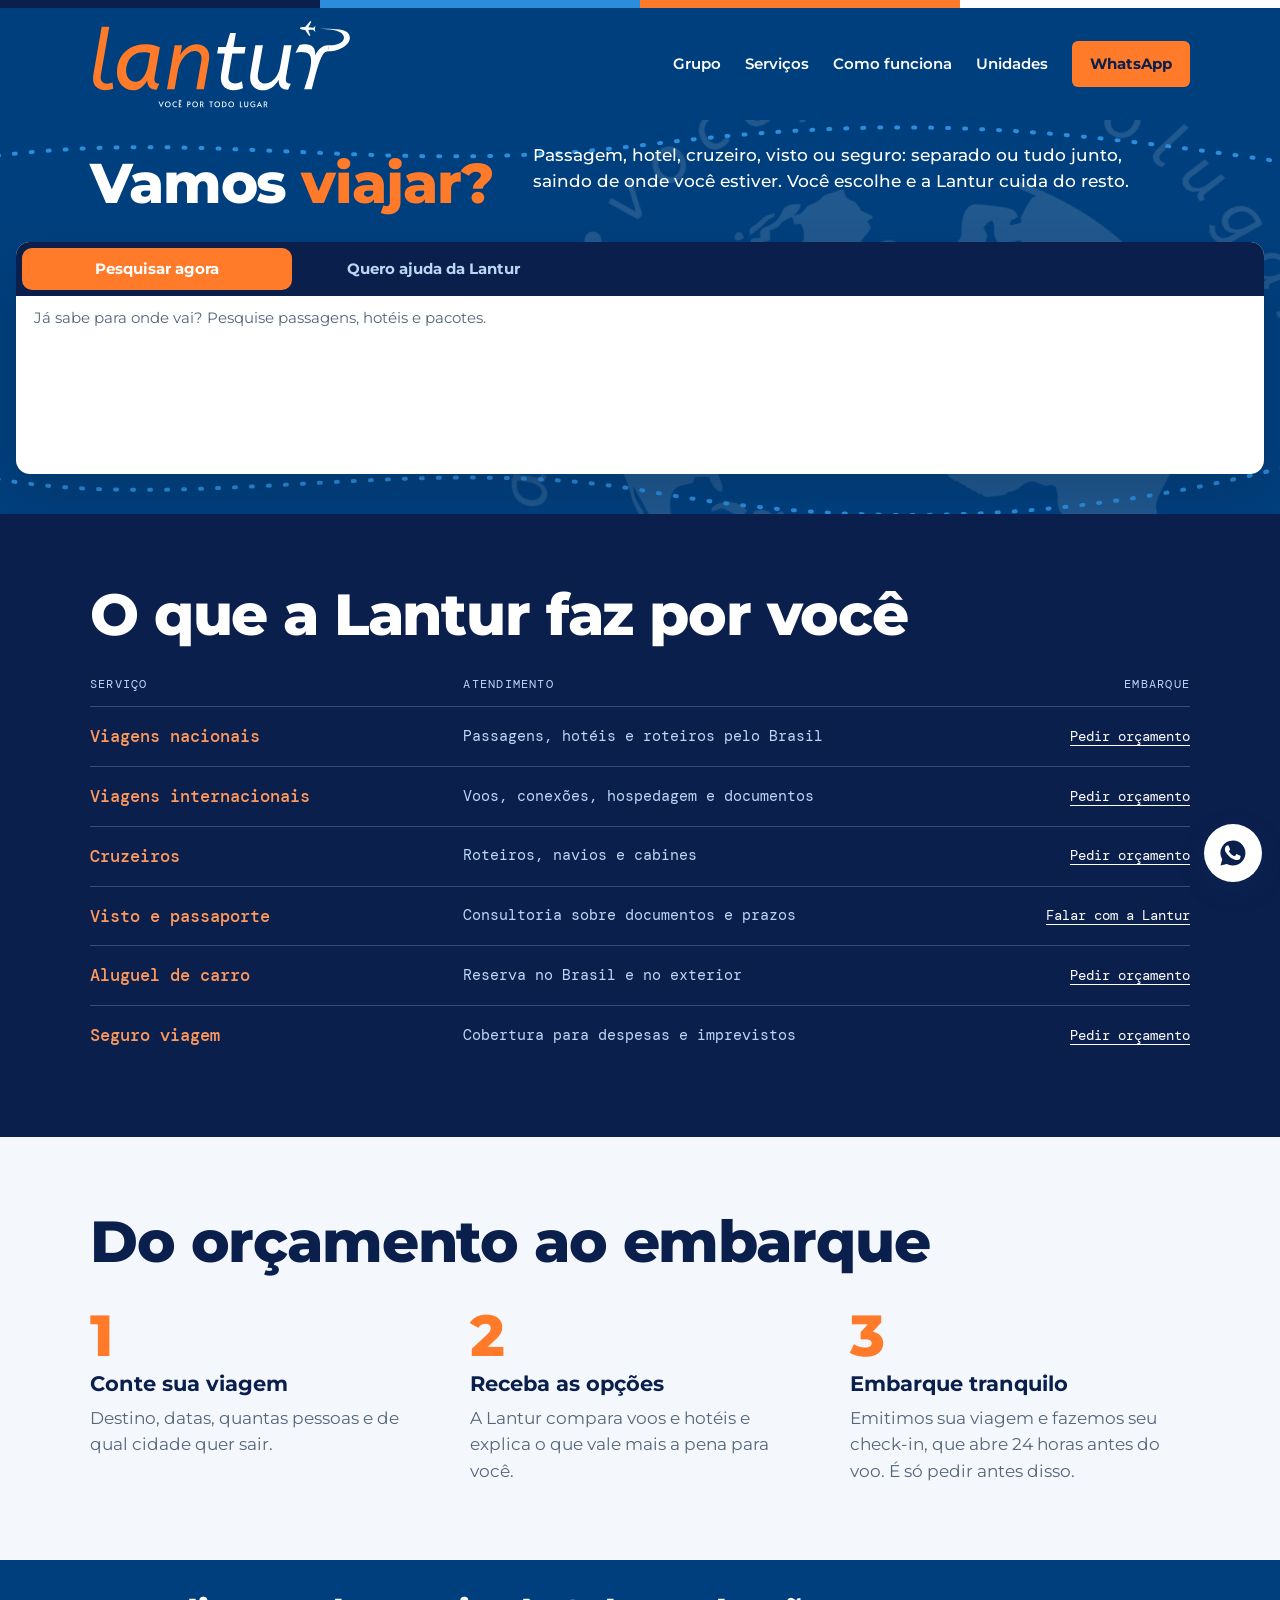
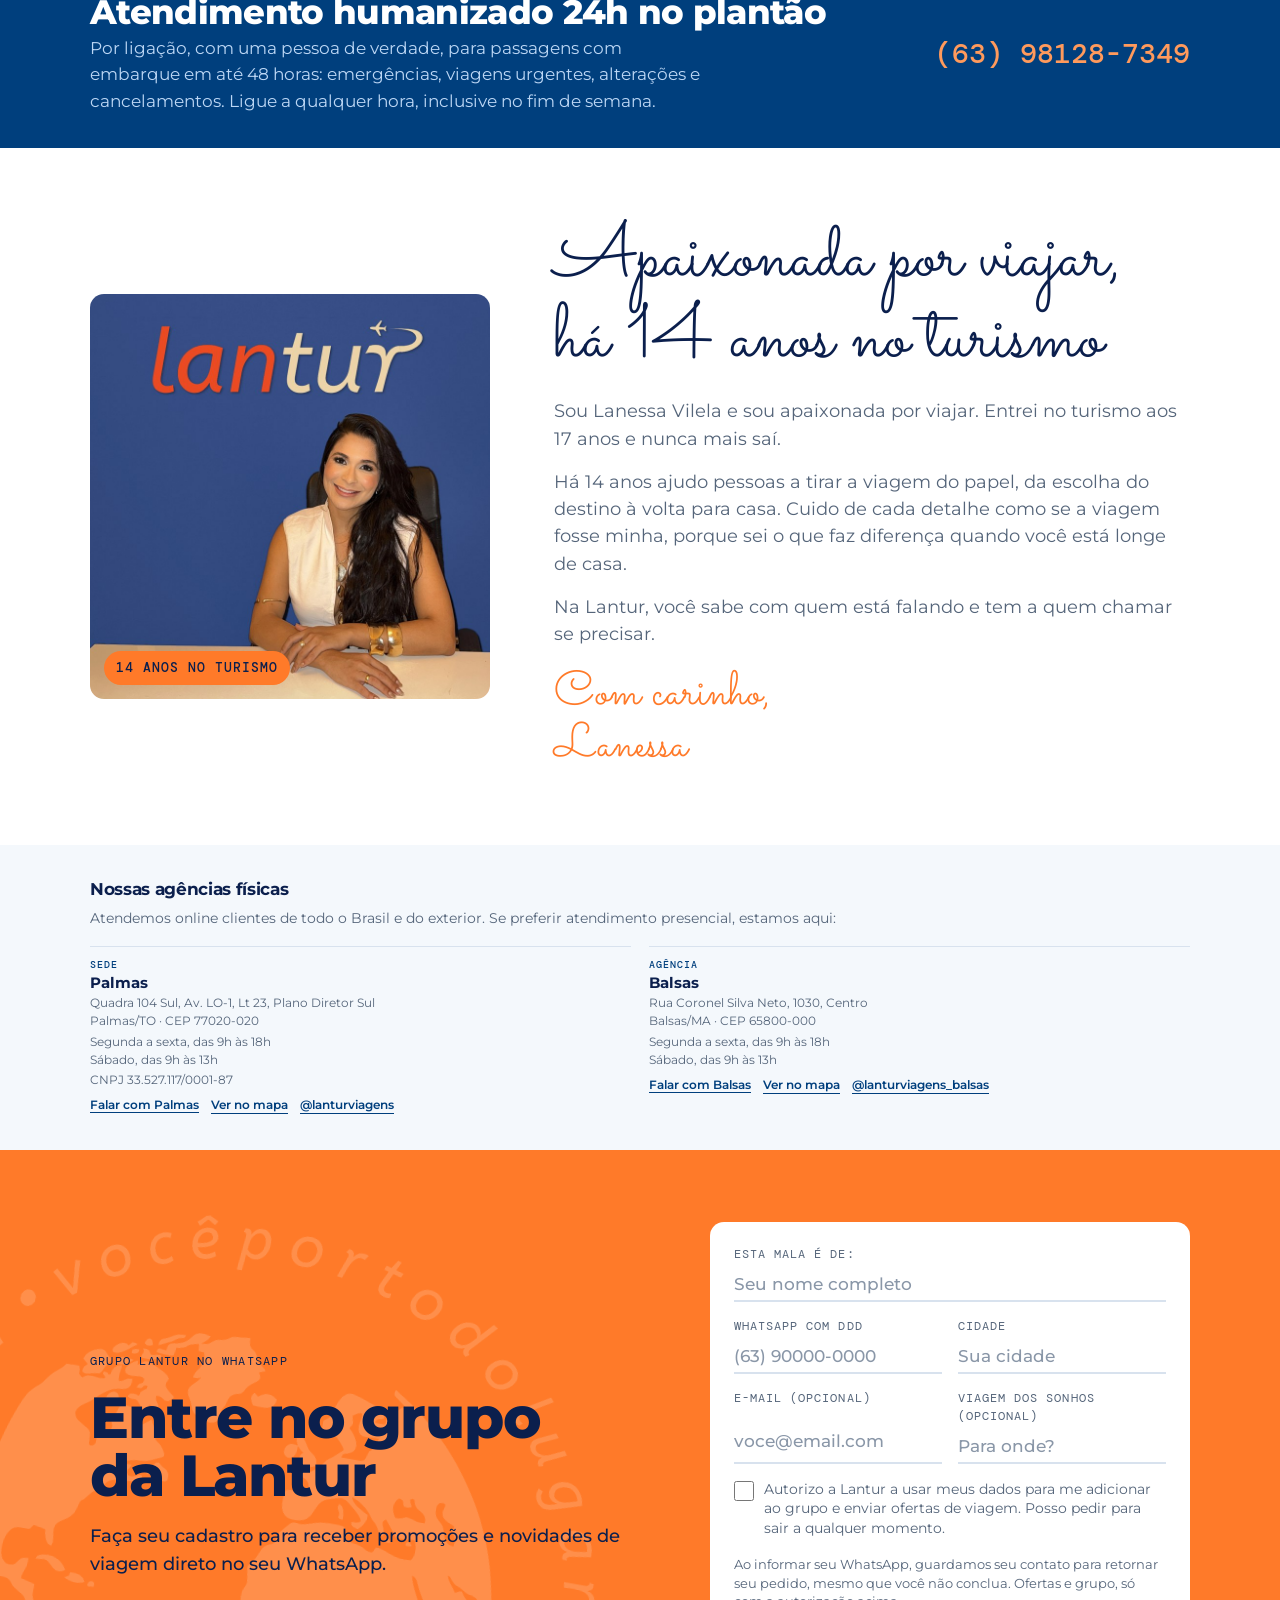
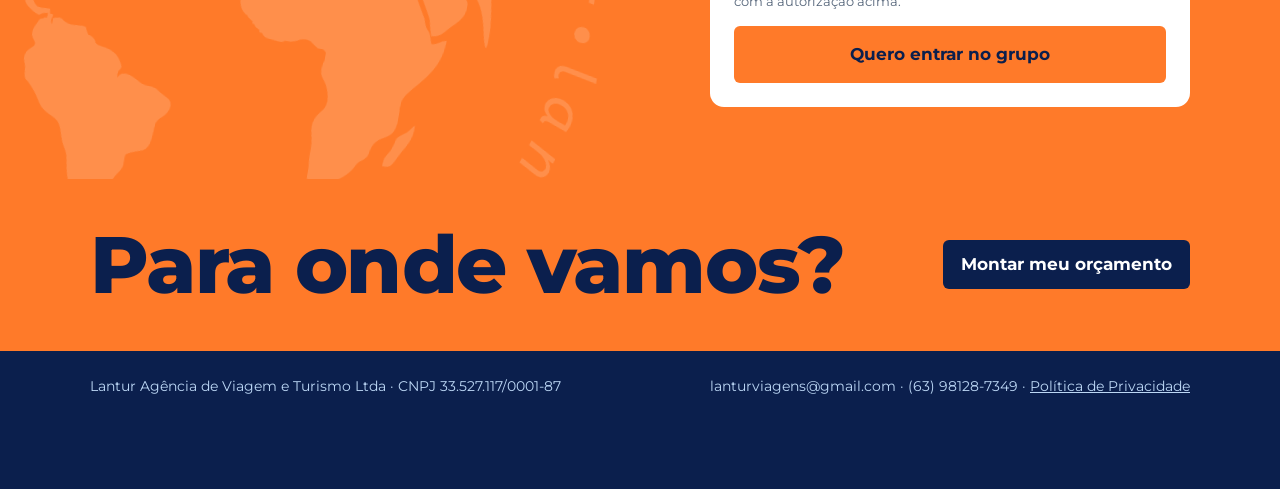
==== index.html @ 87f44afd "Desfaz ajuste que caiu por engano no bloco do celular Co-Authored-By: Claude Opus 5.5 <noreply@anthr" ====
<!doctype html>
<html lang="pt-BR">
<head>
<meta charset="utf-8">
<meta name="viewport" content="width=device-width, initial-scale=1, viewport-fit=cover">
<link rel="stylesheet" href="https://static.onertravel.com/widget/search/production/styles.css">
<style>body{margin:0}img{max-width:100%}[hidden]{display:none!important}</style>
<title>Lantur Viagens e Turismo</title>
<meta name="description" content="Agência de viagens em Palmas/TO e Balsas/MA. Passagens, pacotes, cruzeiros, visto, passaporte, seguro viagem e aluguel de carro. Peça seu orçamento pelo WhatsApp.">
<link rel="preconnect" href="https://fonts.googleapis.com">
<link rel="preconnect" href="https://fonts.gstatic.com" crossorigin>
<link rel="stylesheet" href="https://fonts.googleapis.com/css2?family=Sacramento&family=DM+Mono:wght@400;500&family=Montserrat:wght@500;600;700;800&display=swap">
<style>
/* Layout: o azul da capa de mala, com globo e rota pontilhada, abre a página com um cartão de embarque que vira pedido de orçamento. */
:root {
  --laranja: #FF7A29;
  --laranja-claro: #FF9A5C;
  --azul: #0B1F4D;
  --azul-medio: #003F7D;
  --azul-vivo: #2B8DDB;
  --ceu: #bcd7f5;
  --papel: #f4f8fc;
  --branco: #ffffff;
  --linha: #d8e2ee;
  --texto-suave: #55657a;
  --display: "Montserrat", "Trebuchet MS", sans-serif;
  --corpo: "Montserrat", "Segoe UI", Arial, sans-serif;
  --globo: url([data-uri]);
  --mono: "DM Mono", "Courier New", monospace;
  color-scheme: light;
}
* { box-sizing: border-box; }
html { scroll-behavior: smooth; }
body { background: var(--papel); color: var(--azul); font-family: var(--corpo); font-size: 17px; line-height: 1.55; }
body::before { content: ""; position: fixed; inset: 0 0 auto; height: env(safe-area-inset-top, 0px); z-index: 10; background: var(--azul-medio); }
a { color: inherit; }
a:focus-visible, input:focus-visible, select:focus-visible { outline: 3px solid var(--azul); outline-offset: 2px; }
.topo a:focus-visible, .abertura .texto a:focus-visible, .faixa-azul a:focus-visible, .plantao a:focus-visible { outline-color: var(--branco); }
h1, h2, h3, p { margin: 0; }
h1, h2 { font-family: var(--display); font-weight: 800; text-wrap: balance; line-height: 1; letter-spacing: -.02em; }
.miolo { width: 100%; max-width: 1140px; margin-inline: auto; padding-left: max(20px, env(safe-area-inset-left, 0px)); padding-right: max(20px, env(safe-area-inset-right, 0px)); }
.rotulo { font-family: var(--mono); font-size: .78rem; letter-spacing: .1em; text-transform: uppercase; }

.topo { position: sticky; top: env(safe-area-inset-top, 0px); z-index: 9; background: var(--azul-medio); color: var(--branco); }
.listras { display: grid; grid-template-columns: repeat(4, 1fr); height: 8px; background: linear-gradient(90deg, var(--azul) 25%, var(--azul-vivo) 25% 50%, var(--laranja) 50% 75%, var(--branco) 75%); }
.topo .miolo { display: flex; align-items: center; justify-content: space-between; gap: 16px; padding-block: 10px; }
.marca { display: block; line-height: 0; }
.marca img { display: block; height: 92px; width: auto; }
@media (max-width: 860px) { .marca img { height: 66px; } }
.topo nav { display: flex; align-items: center; gap: 24px; font-weight: 600; font-size: .95rem; }
.topo nav a { text-decoration: none; }
.topo nav a:not(.botao):hover { text-decoration: underline; text-underline-offset: 4px; }
.botao { display: inline-flex; align-items: center; justify-content: center; gap: 8px; border-radius: 6px; padding: 11px 18px; font-weight: 600; text-decoration: none; background: var(--laranja); color: var(--azul); font-weight: 700; transition: background .15s, transform .15s; }
.botao:hover { background: var(--laranja-claro); transform: translateY(-1px); }

.abertura { position: relative; background: var(--azul-medio); color: var(--branco); overflow: hidden; }
.abertura::before { content: ""; position: absolute; right: -6%; top: -18%; width: min(860px, 120vw); aspect-ratio: 640 / 626; background: var(--globo) center / contain no-repeat; opacity: .13; transform: rotate(-12deg); pointer-events: none; }
.rota { position: absolute; inset: 0; width: 100%; height: 100%; pointer-events: none; }
.rota path { fill: none; stroke: var(--azul-vivo); stroke-width: 4; stroke-linecap: round; stroke-dasharray: 2 15; vector-effect: non-scaling-stroke; }
.abertura .miolo { position: relative; display: grid; grid-template-columns: minmax(0, 1fr) minmax(0, 480px); gap: 56px; align-items: center; padding-block: 44px 76px; }
.abertura h1 span { color: var(--laranja); }
.abertura h1 { color: var(--branco); font-size: clamp(4rem, 11.5vw, 8.6rem); line-height: .9; }
.abertura .chamada { max-width: 30em; font-size: 1.22rem; font-weight: 500; }
.abertura .texto { display: grid; gap: 24px; min-width: 0; }
.cidades { display: flex; flex-wrap: wrap; gap: 8px 22px; color: var(--ceu); font-weight: 600; }

.cartao { position: relative; background: var(--branco); border-radius: 14px; box-shadow: 0 22px 44px rgb(10 42 82 / .28); transform: rotate(1.2deg); min-width: 0; }
.cartao-topo { display: flex; justify-content: space-between; gap: 12px; align-items: center; background: var(--azul); color: var(--branco); padding: 14px 24px; border-radius: 14px 14px 0 0; }
.cartao form { display: grid; grid-template-columns: repeat(2, minmax(0, 1fr)); gap: 16px; padding: 22px 24px 26px; }
.campo { display: grid; gap: 3px; min-width: 0; }
.campo.largo { grid-column: 1 / -1; }
.campo label { font-family: var(--mono); font-size: .72rem; letter-spacing: .09em; text-transform: uppercase; color: var(--texto-suave); }
.campo textarea { resize: vertical; min-height: 66px; line-height: 1.4; }
.campo input, .campo select, .campo textarea { width: 100%; min-width: 0; border: 0; border-bottom: 2px solid var(--linha); background: transparent; color: var(--azul); font: 600 1.08rem var(--corpo); padding: 6px 0; border-radius: 0; }
.campo textarea::placeholder, .campo input::placeholder { color: #8a97a8; font-weight: 500; }
.campo textarea:focus, .campo input:focus, .campo select:focus { border-bottom-color: var(--laranja); }
.picote { position: relative; border-top: 2px dashed var(--linha); }
.picote::before, .picote::after { content: ""; position: absolute; top: -13px; width: 24px; height: 24px; border-radius: 50%; background: var(--azul-medio); }
.picote::before { left: -12px; } .picote::after { right: -12px; }
.canhoto { display: grid; gap: 10px; padding: 20px 24px 24px; }
.canhoto .botao { width: 100%; padding: 15px 18px; font-size: 1.05rem; }
.aceite-nota { grid-column: 1 / -1; font-size: .82rem; line-height: 1.4; color: var(--texto-suave); }
.aviso-pedido { color: #b3261e; font-size: .92rem; font-weight: 600; text-align: center; }
.canhoto small { color: var(--texto-suave); font-size: .86rem; text-align: center; }

.faixa-azul { background: var(--azul); color: var(--branco); }
.faixa-azul .miolo { padding-block: 72px; display: grid; gap: 32px; }
.titulo-secao { font-size: clamp(2.2rem, 5vw, 3.6rem); }
.painel { display: grid; font-family: var(--mono); }
.painel-linha { display: grid; grid-template-columns: minmax(0, 1.05fr) minmax(0, 1.6fr) 170px; gap: 24px; align-items: center; padding: 16px 0; border-top: 1px solid rgb(188 215 245 / .24); }
.painel-cabeca { color: var(--ceu); font-size: .76rem; letter-spacing: .1em; text-transform: uppercase; border-top: 0; padding-block: 0 12px; }
.painel-linha strong { font-size: 1.08rem; font-weight: 500; color: var(--laranja-claro); }
.painel-linha span { font-size: .95rem; color: var(--ceu); }
.painel-linha a { color: var(--branco); font-size: .88rem; white-space: nowrap; text-underline-offset: 4px; justify-self: end; }
.painel-cabeca div:last-child { justify-self: end; }
.painel-linha a:hover { color: var(--laranja-claro); }

.passos .miolo { padding-block: 76px; display: grid; gap: 36px; }
.passos ol { list-style: none; margin: 0; padding: 0; display: grid; grid-template-columns: repeat(3, minmax(0, 1fr)); gap: 40px; }
.passos li { display: grid; gap: 8px; align-content: start; min-width: 0; }
.passos .numero { font-family: var(--display); font-weight: 800; font-size: 3.6rem; line-height: 1; color: var(--laranja); }
.passos h3 { font-family: var(--display); font-size: 1.3rem; font-weight: 700; line-height: 1.2; }
.passos p { color: var(--texto-suave); max-width: 32ch; }

.plantao { background: var(--azul-medio); color: var(--branco); }
.plantao .miolo { display: flex; flex-wrap: wrap; align-items: center; justify-content: space-between; gap: 22px 48px; padding-block: 34px; }
.plantao .aviso { display: grid; gap: 4px; flex: 1 1 420px; min-width: 0; }
.plantao h2 { font-size: clamp(1.5rem, 3vw, 2.1rem); line-height: 1.1; }
.plantao p { color: var(--ceu); max-width: 56ch; }
.telefone { font-family: var(--mono); font-size: clamp(1.3rem, 3vw, 1.75rem); font-weight: 500; user-select: all; color: var(--laranja-claro); text-decoration: none; white-space: nowrap; }

.unidades .miolo { padding-block: 72px; display: grid; gap: 34px; }
.lista-unidades { display: grid; grid-template-columns: repeat(2, minmax(0, 1fr)); gap: 48px; }
.unidade { display: grid; gap: 8px; align-content: start; border-top: 3px solid var(--azul); padding-top: 18px; min-width: 0; }
.unidade h3 { font-family: var(--display); font-size: 2.2rem; line-height: 1.05; font-weight: 800; }
.unidade .rotulo { color: var(--azul-medio); font-weight: 500; }
.unidade p { color: var(--texto-suave); }
.unidade .acoes { display: flex; flex-wrap: wrap; align-items: center; gap: 10px 22px; padding-top: 10px; }
.unidade .acoes a:not(.botao) { font-weight: 600; text-underline-offset: 4px; overflow-wrap: anywhere; }

.grupo { position: relative; background: var(--laranja); color: var(--azul); overflow: hidden; }
.grupo::before { content: ""; position: absolute; left: -12%; bottom: -30%; width: min(760px, 120vw); aspect-ratio: 640 / 626; background: var(--globo) center / contain no-repeat; opacity: .16; transform: rotate(10deg); pointer-events: none; }
.grupo .miolo { position: relative; display: grid; grid-template-columns: minmax(0, 1fr) minmax(0, 480px); gap: 56px; align-items: center; padding-block: 72px; }
.grupo .texto { display: grid; gap: 18px; min-width: 0; }
.grupo .texto p { color: var(--azul); max-width: 34em; font-size: 1.1rem; font-weight: 500; }
.botao-grupo { justify-self: start; background: var(--branco); color: var(--azul); padding: 14px 24px; }
.botao-grupo:hover { background: var(--ceu); }
.ficha { background: var(--branco); color: var(--azul); border-radius: 14px; min-width: 0; }
.ficha form { display: grid; grid-template-columns: repeat(2, minmax(0, 1fr)); gap: 16px; padding: 24px; }
.aceite { grid-column: 1 / -1; display: grid; grid-template-columns: auto minmax(0, 1fr); gap: 10px; align-items: start; font-size: .86rem; line-height: 1.45; color: var(--texto-suave); }
.aceite input { width: 20px; height: 20px; margin: 1px 0 0; accent-color: var(--azul-medio); }
.ficha .botao { grid-column: 1 / -1; padding: 15px 18px; font-size: 1.05rem; }
.ficha .retorno { grid-column: 1 / -1; font-size: .92rem; font-weight: 600; color: var(--azul-medio); }
.ficha .retorno.erro { color: #b3261e; }
@media (max-width: 860px) { .grupo .miolo { grid-template-columns: minmax(0, 1fr); gap: 32px; padding-block: 56px; } }
@media (max-width: 400px) { .ficha form { grid-template-columns: minmax(0, 1fr); } }
.lema { font-family: var(--display); font-weight: 700; font-size: clamp(1.25rem, 2.7vw, 2rem); line-height: 1.15; letter-spacing: .08em; text-transform: uppercase; color: var(--branco); }
.selo { justify-self: start; border: 2px solid var(--laranja); border-radius: 999px; padding: 6px 14px; color: var(--branco); font-weight: 500; }
.historia { background: var(--branco); }
.historia .miolo { display: grid; grid-template-columns: minmax(0, 400px) minmax(0, 1fr); gap: 64px; align-items: center; padding-block: 72px; }
.retrato { position: relative; margin: 0; max-width: 420px; }
.retrato img { display: block; width: 100%; height: auto; border-radius: 14px; }
.retrato figcaption { position: absolute; left: 14px; bottom: 14px; background: var(--laranja); color: var(--azul); font-family: var(--mono); font-size: .8rem; font-weight: 500; letter-spacing: .08em; text-transform: uppercase; padding: 7px 12px; border-radius: 999px; }
.relato { display: grid; gap: 16px; min-width: 0; }
.relato p { max-width: 36em; font-size: 1.1rem; color: var(--texto-suave); }
@media (max-width: 860px) { .historia .miolo { grid-template-columns: minmax(0, 1fr); gap: 24px; padding-block: 56px; } }
.final { background: var(--laranja); color: var(--azul); }
.final .botao { background: var(--azul); color: var(--branco); }
.final .botao:hover { background: var(--azul-medio); }
.final .miolo { display: flex; flex-wrap: wrap; align-items: center; justify-content: space-between; gap: 22px; padding-block: 46px; }
.final h2 { font-size: clamp(2.6rem, 7vw, 5rem); }
.rodape { background: var(--azul); color: var(--ceu); font-size: .9rem; }
.rodape .miolo { display: flex; flex-wrap: wrap; justify-content: space-between; gap: 8px 32px; padding-block: 24px 92px; }
.rodape p { min-width: 0; overflow-wrap: anywhere; }

.flutuante { position: fixed; z-index: 8; right: calc(18px + env(safe-area-inset-right, 0px)); bottom: calc(18px + env(safe-area-inset-bottom, 0px)); width: 58px; height: 58px; border-radius: 50%; display: grid; place-items: center; background: var(--branco); color: var(--azul); box-shadow: 0 8px 22px rgb(10 42 82 / .38); }
.flutuante svg { width: 30px; height: 30px; fill: currentColor; }

@media (max-width: 860px) {
  .abertura .miolo { grid-template-columns: minmax(0, 1fr); gap: 36px; padding-block: 28px 52px; }
  .cartao { transform: none; }
  .topo nav a:not(.botao) { display: none; }
  .painel-cabeca { display: none; }
  .painel-linha { grid-template-columns: minmax(0, 1fr) auto; gap: 2px 16px; }
  .painel-linha:nth-child(2) { border-top: 0; }
  .painel-linha strong { grid-column: 1; grid-row: 1; }
  .painel-linha span { grid-column: 1; grid-row: 2; }
  .painel-linha a { grid-column: 2; grid-row: 1 / span 2; }
  .passos ol, .lista-unidades { grid-template-columns: minmax(0, 1fr); gap: 32px; }
  .passos p { max-width: none; }
}
@media (max-width: 400px) {
  .cartao form { grid-template-columns: minmax(0, 1fr); }
}
@media (prefers-reduced-motion: reduce) {
  html { scroll-behavior: auto; }
  .botao { transition: none; }
  .botao:hover { transform: none; }
}
</style>

<style>
/* Motor de busca Oner Travel: cores da Lantur por cima do verde padrão */
.abas { padding: 6px; gap: 6px; justify-content: stretch; }
.aba { flex: 1 1 0; min-width: 0; font: inherit; font-weight: 700; font-size: .95rem; line-height: 1.2; color: var(--ceu); background: transparent; border: 0; border-radius: 10px; padding: 12px 10px; cursor: pointer; }
.aba:hover { color: var(--branco); }
.aba.ativa { background: var(--laranja); color: var(--branco); }
.aba:focus-visible { outline: 2px solid var(--branco); outline-offset: 2px; }
.cartao.modo-busca { transform: none; }
.painel-busca { display: grid; gap: 12px; padding: 20px 24px 24px; }
.painel-busca[hidden], .painel-ajuda[hidden] { display: none; }
.painel-dica { font-family: var(--corpo); color: var(--texto-suave); font-size: .95rem; margin: 0; }
#wrapper { min-height: 160px; min-width: 0; color: var(--azul); }
#wrapper, #wrapper .ow-container, .ow-container, .ow-modal, .ow-modal-container-popover, .cdk-overlay-container {
  --primary: #FF7A29 !important; --primary-400: #FF7A29 !important;
  --accent: #003F7D !important; --accent-400: #003F7D !important;
}
.mat-calendar-body-selected, .mat-calendar-body-comparison-identical.mat-calendar-body-selected,
.mat-calendar-body-in-comparison-range > .mat-calendar-body-selected { background-color: #FF7A29 !important; color: #fff !important; }
.mat-calendar-body-in-range > .mat-calendar-body-comparison-identical,
.mat-calendar-body-in-comparison-range.mat-calendar-body-in-range::after,
.mat-calendar-body-in-range::before { background: #FFE3D1 !important; }
/* Celular: pesquisa aparece na primeira tela */
@media (max-width: 860px) {
  .abertura h1 { font-size: clamp(3rem, 13.5vw, 4.2rem); }
  .abertura .chamada { font-size: 1.02rem; }
  .abertura .botao-grupo { display: none; }
  .marca img { height: 74px; }
}
/* Parte pessoal com letra manuscrita */
.historia .relato .titulo-secao { font-family: "Sacramento", cursive; font-weight: 400; font-size: clamp(3.2rem, 9vw, 4.8rem); line-height: 1.05; letter-spacing: 0; }
.historia .relato p.assinatura { font-family: "Sacramento", cursive; font-size: 3rem; line-height: 1.1; color: var(--laranja); margin-top: 4px; }
/* Celular: topo enxuto */
@media (max-width: 860px) {
  .abertura .selo, .abertura .lema, .abertura .cidades, .painel-dica { display: none; }
  .abertura h1 { font-size: clamp(2.4rem, 11vw, 3rem); line-height: 1; }
  .abertura .texto { gap: 12px; }
  .abertura .chamada { font-size: .98rem; }
  .abertura .miolo { gap: 22px; padding-block: 18px 40px; }
  .painel-busca { padding-top: 12px; }
}
/* Celular: motor da Oner mais largo e abas compactas */
@media (max-width: 860px) {
  .painel-busca { padding: 10px 6px 14px; }
  #wrapper .ow-container { padding-left: 4px !important; padding-right: 4px !important; }
  #wrapper .mat-tab-label { min-width: 0 !important; padding: 0 10px !important; font-size: 12.5px !important; }
  #wrapper .mat-tab-label .mat-icon { font-size: 22px; }
  #wrapper .mat-form-field { font-size: 13px; }
  #wrapper .mat-form-field-wrapper { padding-bottom: .6em !important; }
}
/* Celular: textos das seções mais compactos */
@media (max-width: 860px) {
  body { font-size: 16px; }
  .titulo-secao { font-size: clamp(1.7rem, 7.5vw, 2.2rem); }
  .unidades .miolo { padding-block: 48px; gap: 24px; }
  .lista-unidades { gap: 26px; }
  .unidade { gap: 6px; padding-top: 14px; border-top-width: 2px; }
  .unidade h3 { font-size: 1.15rem; }
  .unidade p { font-size: .92rem; line-height: 1.5; }
  .unidade .acoes .botao { padding: 10px 16px; font-size: .95rem; }
  .unidade .acoes a:not(.botao) { font-size: .95rem; }
}
/* Celular: passos compactos, número ao lado */
@media (max-width: 860px) {
  .passos .miolo { padding-block: 48px; gap: 24px; }
  .passos ol { gap: 20px; }
  .passos li { grid-template-columns: 52px minmax(0, 1fr); column-gap: 14px; row-gap: 2px; }
  .passos .numero { grid-row: span 2; font-size: 2.4rem; text-align: center; align-self: start; }
  .passos h3 { font-size: 1.1rem; align-self: end; }
  .passos p { font-size: .95rem; line-height: 1.5; }
  .historia .relato p.assinatura { font-size: 2.2rem; }
  .historia .relato .titulo-secao { font-size: 2.7rem; }
}
.bilhete-topo { display: flex; align-items: center; gap: 10px; margin: 18px 24px 0; padding-bottom: 10px; border-bottom: 1px dashed var(--linha); font-family: var(--mono); font-size: .7rem; letter-spacing: .12em; text-transform: uppercase; color: var(--azul-medio); }
.bilhete-topo .bilhete-aviao { flex: 1; text-align: center; color: var(--laranja); font-size: 1rem; letter-spacing: 0; }
/* Celular: formulário de orçamento compacto, com cara de bilhete */
@media (max-width: 860px) {
  .bilhete-topo { margin: 14px 18px 0; }
  .cartao form { grid-template-columns: repeat(2, minmax(0, 1fr)); gap: 10px 14px; padding: 12px 18px 16px; }
  .campo input[type="date"] { font-size: 15px; }
  .campo label { font-size: .64rem; }
  .campo input, .campo select, .campo textarea { font-size: 16px; padding: 4px 0; }
  .campo textarea { min-height: 44px; }
  .canhoto { padding: 14px 18px 18px; gap: 8px; }
  .canhoto .botao { padding: 12px 14px; font-size: .95rem; }
  .canhoto small { font-size: .7rem; line-height: 1.4; }
  .picote::before, .picote::after { width: 20px; height: 20px; top: -11px; }
}
.unidade h3 { font-size: 1.35rem; line-height: 1.2; font-weight: 700; }
/* Onde estamos: discreto */
.unidades { background: var(--papel); }
.unidades .miolo { padding-block: 36px !important; gap: 10px !important; }
.titulo-unidades { font-family: var(--display); font-size: 1.05rem; font-weight: 700; margin: 0; color: var(--azul); }
.nota-unidades { font-size: .88rem; color: var(--texto-suave); margin: 0 0 6px; }
.lista-unidades { grid-template-columns: repeat(2, minmax(0, 1fr)) !important; gap: 18px !important; }
.unidade { border-top: 1px solid var(--linha) !important; padding-top: 10px !important; gap: 2px !important; }
.unidade .rotulo { font-size: .62rem; }
.unidade h3 { font-size: .95rem !important; font-weight: 700; }
.unidade p { font-size: .78rem !important; line-height: 1.45 !important; margin: 0; }
.unidade .acoes { gap: 4px 12px !important; padding-top: 4px !important; }
.unidade .acoes a, .unidade .acoes .botao { background: none !important; padding: 0 !important; font-size: .78rem !important; font-weight: 600; color: var(--azul-medio) !important; text-decoration: underline; text-underline-offset: 3px; border-radius: 0; width: auto !important; display: inline !important; }
@media (max-width: 400px) { .lista-unidades { grid-template-columns: minmax(0, 1fr) !important; } }

/* Computador: topo enxuto e buscador em largura total (celular não muda) */
@media (min-width: 861px) {
  .abertura .miolo { grid-template-columns: minmax(0, 1fr); gap: 18px; padding-block: 22px 40px; }
  .abertura .texto { grid-template-columns: auto minmax(0, 1fr); column-gap: 40px; row-gap: 6px; align-items: center; }
  .abertura .texto > * { grid-column: 2; }
  .abertura .selo, .abertura .lema, .abertura .botao-grupo, .abertura .cidades { display: none; }
  .abertura .texto h1 { grid-column: 1; grid-row: 1 / span 6; font-size: clamp(2.8rem, 4.4vw, 3.8rem); line-height: 1; white-space: nowrap; }
  .abertura .chamada { font-size: 1.05rem; max-width: 36em; }
  .cartao, .cartao.modo-busca { transform: none; }
  .cartao-topo.abas { justify-content: flex-start; }
  .cartao-topo.abas .aba { flex: 0 1 270px; }
  .abertura .cartao { width: min(1320px, calc(100vw - 32px)); margin-inline: calc(50% - min(660px, 50vw - 16px)); }
  .painel-busca { padding: 10px 18px 16px; gap: 8px; }
  #wrapper { min-height: 120px; }
  #wrapper napp-autocomplete-airport { display: block; width: 100%; }
  #wrapper form.ow-form { display: flex !important; flex-wrap: wrap !important; align-items: center !important; gap: 12px 18px !important; }
  #wrapper form.ow-form > * { flex: 0 1 auto; min-width: 0 !important; max-width: 100% !important; grid-area: auto !important; }
  #wrapper form.ow-form > .ow-inputs { flex: 1 1 640px !important; }
  #wrapper .ow-inputs { flex-wrap: wrap !important; gap: 10px !important; min-width: 0; }
  #wrapper .ow-inputs > * { min-width: 0; }
  #wrapper .ow-inputs-dual { flex: 1 1 380px; min-width: 0; }
  #wrapper .ow-inputs-dual > .ow-input { flex: 1 1 0; min-width: 0; }
}
}
</style>
<script>
window.LANTUR_PIXEL_ID="1136692795727331";
(function(){var id=window.LANTUR_PIXEL_ID;if(!id)return;
!function(f,b,e,v,n,t,s){if(f.fbq)return;n=f.fbq=function(){n.callMethod?n.callMethod.apply(n,arguments):n.queue.push(arguments)};if(!f._fbq)f._fbq=n;n.push=n;n.loaded=!0;n.version='2.0';n.queue=[];t=b.createElement(e);t.async=!0;t.src=v;s=b.getElementsByTagName(e)[0];s.parentNode.insertBefore(t,s)}(window,document,'script','https://connect.facebook.net/en_US/fbevents.js');
fbq('init',id);fbq('track','PageView');
document.addEventListener('click',function(ev){var path=ev.composedPath?ev.composedPath():[ev.target];for(var i=0;i<path.length;i++){var el=path[i];if(!el||!el.tagName)continue;
var href=el.getAttribute&&el.getAttribute('href')||'';if(/wa\.me|whatsapp/i.test(href)){fbq('track','Contact');return;}
var txt=(el.innerText||el.textContent||el.value||'').trim().toUpperCase();var botao=el.tagName==='BUTTON'||el.tagName==='INPUT'||el.getAttribute&&el.getAttribute('role')==='button';
var noBuscador=el.closest&&el.closest('befly-widget,#wrapper');if(botao&&noBuscador&&(/^(BUSCAR|PESQUISAR|PROCURAR)/.test(txt)||el.type==='submit')){var agora=Date.now();if(agora-(window.__lanturBusca||0)>3000){window.__lanturBusca=agora;fbq('track','Search',{content_category:'Buscador Oner'});}return;}}},true);
})();
</script>
<noscript><img height="1" width="1" style="display:none" alt="" src="https://www.facebook.com/tr?id=1136692795727331&ev=PageView&noscript=1"></noscript>
</head>
<body>
<header class="topo">
  <div class="listras" aria-hidden="true"></div>
  <div class="miolo">
    <a class="marca" href="#inicio"><img src="[data-uri]" alt="Lantur, você por todo lugar"></a>
    <nav aria-label="Principal">
      <a href="#grupo">Grupo</a>
      <a href="#servicos">Serviços</a>
      <a href="#como-funciona">Como funciona</a>
      <a href="#unidades">Unidades</a>
      <a class="botao" href="https://wa.me/5563981287349?text=Ol%C3%A1%2C%20Lantur!%20Quero%20planejar%20uma%20viagem." target="_blank" rel="noopener">WhatsApp</a>
    </nav>
  </div>
</header>

<main id="inicio">
  <section class="abertura">
    <svg class="rota" viewBox="0 0 1280 620" preserveAspectRatio="none" aria-hidden="true"><path d="M -20 560 C 180 625, 420 520, 650 585 S 1100 625, 1300 540"/><path d="M -20 60 C 200 10, 380 90, 640 40 S 1040 10, 1300 70"/></svg>
    <div class="miolo">
      <div class="texto">
        <span class="rotulo selo">14 anos no turismo</span>
        <h1>Vamos <span>viajar?</span></h1>
        <p class="lema">Você por todo lugar</p>
        <p class="chamada">Passagem, hotel, cruzeiro, visto ou seguro: separado ou tudo junto, saindo de onde você estiver. Você escolhe e a Lantur cuida do resto.</p>
        <a class="botao botao-grupo" href="#grupo">Entrar no grupo de viagens</a>
        <p class="cidades"><span>Atendimento online em todo o Brasil e no exterior</span></p>
      </div>

      <div class="cartao">
        <div class="cartao-topo abas" role="tablist" aria-label="Como você quer começar">
          <button type="button" class="aba ativa" role="tab" id="aba-busca" aria-controls="painel-busca" aria-selected="true">Pesquisar agora</button>
          <button type="button" class="aba" role="tab" id="aba-ajuda" aria-controls="painel-ajuda" aria-selected="false" tabindex="-1">Quero ajuda da Lantur</button>
        </div>
        <div class="painel painel-busca" id="painel-busca" role="tabpanel" aria-labelledby="aba-busca">
          <p class="painel-dica">Já sabe para onde vai? Pesquise passagens, hotéis e pacotes.</p>
          <div id="wrapper">
            <befly-widget language="pt-br" new-tab="true"></befly-widget>
          </div>
        </div>
        <div class="painel painel-ajuda" id="painel-ajuda" role="tabpanel" aria-labelledby="aba-ajuda" hidden>
        <div class="bilhete-topo" aria-hidden="true"><span>Cartão de embarque</span><span class="bilhete-aviao">✈</span><span>Orçamento</span></div>
        <form id="pedido" autocomplete="on" novalidate>
          <div class="campo">
            <label for="cli-nome">Seu nome</label>
            <input id="cli-nome" type="text" name="name" autocomplete="name" placeholder="Nome completo" required>
          </div>
          <div class="campo">
            <label for="cli-whats">WhatsApp com DDD</label>
            <input id="cli-whats" type="tel" inputmode="tel" name="tel" autocomplete="tel" placeholder="(63) 90000-0000" required>
          </div>
          <div class="campo largo">
            <label for="cli-email">E-mail (opcional)</label>
            <input id="cli-email" type="email" name="email" autocomplete="email" placeholder="voce@email.com">
          </div>
          <div class="campo">
            <label for="origem">De</label>
            <input id="origem" type="text" placeholder="Sua cidade">
          </div>
          <div class="campo">
            <label for="destino">Para</label>
            <input id="destino" type="text" placeholder="Seu destino">
          </div>
          <div class="campo">
            <label for="ida">Ida (se já souber)</label>
            <input id="ida" type="date">
          </div>
          <div class="campo">
            <label for="volta">Volta (se já souber)</label>
            <input id="volta" type="date">
          </div>
          <div class="campo">
            <label for="passageiros">Passageiros</label>
            <input id="passageiros" type="text" placeholder="2 adultos, 1 criança">
          </div>
          <div class="campo">
            <label for="servico">Quero</label>
            <select id="servico">
              <option>Passagem</option>
              <option>Passagem e hotel</option>
              <option>Cruzeiro</option>
              <option>Visto ou passaporte</option>
              <option>Aluguel de carro</option>
              <option>Seguro viagem</option>
            </select>
          </div>
          <div class="campo largo">
            <label for="mensagem">Sua mensagem</label>
            <textarea id="mensagem" rows="2" placeholder="Ex.: quero ir para Gramado em julho, com hotel perto do centro"></textarea>
          </div>
        </form>
        <div class="picote" aria-hidden="true"></div>
        <div class="canhoto">
          <a class="botao" id="enviar" href="https://wa.me/5563981287349" target="_blank" rel="noopener">Pedir orçamento no WhatsApp</a>
          <p class="aviso-pedido" id="pedido-erro" role="status" hidden></p>
          <small>Ao informar seu WhatsApp, guardamos seu contato para retornar seu pedido, mesmo que você não conclua o envio. <a href="privacidade/">Política de Privacidade</a>.</small>
        </div>
        </div>
      </div>
    </div>
  </section>

  <script src="https://code.jquery.com/jquery-3.7.1.min.js" integrity="sha256-/JqT3SQfawRcv/BIHPThkBvs0OEvtFFmqPF/lYI/Cxo=" crossorigin="anonymous"></script>
<script src="https://static.onertravel.com/widget/search/production/widget-befly.js"></script>
  <script>
(function(){
  var abas=[document.getElementById('aba-busca'),document.getElementById('aba-ajuda')];
  var cartao=abas[0].closest('.cartao');
  function abrir(i,foco){abas.forEach(function(a,k){var on=k===i;a.classList.toggle('ativa',on);a.setAttribute('aria-selected',on);a.tabIndex=on?0:-1;document.getElementById(a.getAttribute('aria-controls')).hidden=!on;});cartao.classList.toggle('modo-busca',i===0);if(foco)abas[i].focus();}
  abas.forEach(function(a,k){a.addEventListener('click',function(){abrir(k)});a.addEventListener('keydown',function(e){if(e.key==='ArrowRight'||e.key==='ArrowLeft'){e.preventDefault();abrir(1-k,true);}});});
  if(location.hash==='#orcamento')abrir(1);else abrir(0);
})();
</script>

  

  <section class="faixa-azul" id="servicos">
    <div class="miolo">
      <h2 class="titulo-secao">O que a Lantur faz por você</h2>
      <div class="painel">
        <div class="painel-linha painel-cabeca"><div>Serviço</div><div>Atendimento</div><div>Embarque</div></div>
        <div class="painel-linha"><strong>Viagens nacionais</strong><span>Passagens, hotéis e roteiros pelo Brasil</span><a href="https://wa.me/5563981287349?text=Ol%C3%A1%2C%20Lantur!%20Quero%20um%20or%C3%A7amento%20de%20viagem%20nacional." target="_blank" rel="noopener">Pedir orçamento</a></div>
        <div class="painel-linha"><strong>Viagens internacionais</strong><span>Voos, conexões, hospedagem e documentos</span><a href="https://wa.me/5563981287349?text=Ol%C3%A1%2C%20Lantur!%20Quero%20um%20or%C3%A7amento%20de%20viagem%20internacional." target="_blank" rel="noopener">Pedir orçamento</a></div>
        <div class="painel-linha"><strong>Cruzeiros</strong><span>Roteiros, navios e cabines</span><a href="https://wa.me/5563981287349?text=Ol%C3%A1%2C%20Lantur!%20Quero%20um%20or%C3%A7amento%20de%20cruzeiro." target="_blank" rel="noopener">Pedir orçamento</a></div>
        <div class="painel-linha"><strong>Visto e passaporte</strong><span>Consultoria sobre documentos e prazos</span><a href="https://wa.me/5563981287349?text=Ol%C3%A1%2C%20Lantur!%20Preciso%20de%20ajuda%20com%20visto%20ou%20passaporte." target="_blank" rel="noopener">Falar com a Lantur</a></div>
        <div class="painel-linha"><strong>Aluguel de carro</strong><span>Reserva no Brasil e no exterior</span><a href="https://wa.me/5563981287349?text=Ol%C3%A1%2C%20Lantur!%20Quero%20um%20or%C3%A7amento%20de%20aluguel%20de%20carro." target="_blank" rel="noopener">Pedir orçamento</a></div>
        <div class="painel-linha"><strong>Seguro viagem</strong><span>Cobertura para despesas e imprevistos</span><a href="https://wa.me/5563981287349?text=Ol%C3%A1%2C%20Lantur!%20Quero%20um%20or%C3%A7amento%20de%20seguro%20viagem." target="_blank" rel="noopener">Pedir orçamento</a></div>
      </div>
    </div>
  </section>

  <section class="passos" id="como-funciona">
    <div class="miolo">
      <h2 class="titulo-secao">Do orçamento ao embarque</h2>
      <ol>
        <li><span class="numero">1</span><h3>Conte sua viagem</h3><p>Destino, datas, quantas pessoas e de qual cidade quer sair.</p></li>
        <li><span class="numero">2</span><h3>Receba as opções</h3><p>A Lantur compara voos e hotéis e explica o que vale mais a pena para você.</p></li>
        <li><span class="numero">3</span><h3>Embarque tranquilo</h3><p>Emitimos sua viagem e fazemos seu check-in, que abre 24 horas antes do voo. É só pedir antes disso.</p></li>
      </ol>
    </div>
  </section>

  <section id="promocoes" hidden style="padding-block:56px"><div style="max-width:1100px;margin:auto;padding-inline:max(20px,env(safe-area-inset-left,0px)) max(20px,env(safe-area-inset-right,0px))"><h2 style="font-size:clamp(1.8rem,4vw,2.6rem);margin:0 0 20px">Promoções</h2><div id="vitrine" style="display:grid;grid-template-columns:repeat(auto-fit,minmax(260px,1fr));gap:16px"></div></div></section>
  <section class="plantao">
    <div class="miolo">
      <div class="aviso">
        <h2>Atendimento humanizado 24h no plantão</h2>
        <p>Por ligação, com uma pessoa de verdade, para passagens com embarque em até 48 horas: emergências, viagens urgentes, alterações e cancelamentos. Ligue a qualquer hora, inclusive no fim de semana.</p>
      </div>
      <a class="telefone" href="tel:+5563981287349">(63) 98128-7349</a>
    </div>
  </section>

  <section class="historia" id="historia">
    <div class="miolo">
      <figure class="retrato"><img src="[data-uri]" alt="Lanessa Vilela na agência Lantur"><figcaption>14 anos no turismo</figcaption></figure>
      <div class="relato">
        <h2 class="titulo-secao">Apaixonada por viajar, há 14 anos no turismo</h2>
        <p>Sou Lanessa Vilela e sou apaixonada por viajar. Entrei no turismo aos 17 anos e nunca mais saí.</p>
        <p>Há 14 anos ajudo pessoas a tirar a viagem do papel, da escolha do destino à volta para casa. Cuido de cada detalhe como se a viagem fosse minha, porque sei o que faz diferença quando você está longe de casa.</p>
        <p>Na Lantur, você sabe com quem está falando e tem a quem chamar se precisar.</p>
        <p class="assinatura">Com carinho,<br>Lanessa</p>
      </div>
    </div>
  </section>

  <section class="unidades" id="unidades">
    <div class="miolo">
      <h2 class="titulo-unidades">Nossas agências físicas</h2>
      <p class="nota-unidades">Atendemos online clientes de todo o Brasil e do exterior. Se preferir atendimento presencial, estamos aqui:</p>
      <div class="lista-unidades">
        <article class="unidade">
          <span class="rotulo">Sede</span>
          <h3>Palmas</h3>
          <p>Quadra 104 Sul, Av. LO-1, Lt 23, Plano Diretor Sul<br>Palmas/TO · CEP 77020-020</p>
          <p>Segunda a sexta, das 9h às 18h<br>Sábado, das 9h às 13h</p>
          <p>CNPJ 33.527.117/0001-87</p>
          <div class="acoes">
            <a class="botao" href="https://wa.me/5563981287349?text=Ol%C3%A1%2C%20Lantur%20Palmas!%20Quero%20planejar%20uma%20viagem." target="_blank" rel="noopener">Falar com Palmas</a>
            <a href="https://www.google.com/maps/search/?api=1&query=Quadra%20104%20Sul%2C%20Av.%20LO-1%2C%20Lt%2023%2C%20Palmas%20-%20TO%2C%2077020-020" target="_blank" rel="noopener">Ver no mapa</a>
            <a href="https://www.instagram.com/lanturviagens/" target="_blank" rel="noopener">@lanturviagens</a>
          </div>
        </article>
        <article class="unidade">
          <span class="rotulo">Agência</span>
          <h3>Balsas</h3>
          <p>Rua Coronel Silva Neto, 1030, Centro<br>Balsas/MA · CEP 65800-000</p>
          <p>Segunda a sexta, das 9h às 18h<br>Sábado, das 9h às 13h</p>
          <div class="acoes">
            <a class="botao" href="https://wa.me/5563981287349?text=Ol%C3%A1%2C%20Lantur%20Balsas!%20Quero%20planejar%20uma%20viagem." target="_blank" rel="noopener">Falar com Balsas</a>
            <a href="https://www.google.com/maps/search/?api=1&query=Rua%20Coronel%20Silva%20Neto%2C%201030%2C%20Centro%2C%20Balsas%20-%20MA%2C%2065800-000" target="_blank" rel="noopener">Ver no mapa</a>
            <a href="https://www.instagram.com/lanturviagens_balsas/" target="_blank" rel="noopener">@lanturviagens_balsas</a>
          </div>
        </article>
      </div>
    </div>
  </section>

  <section class="grupo" id="grupo">
    <div class="miolo">
      <div class="texto">
        <span class="rotulo">Grupo Lantur no WhatsApp</span>
        <h2 class="titulo-secao">Entre no grupo da Lantur</h2>
        <p>Faça seu cadastro para receber promoções e novidades de viagem direto no seu WhatsApp.</p>
      </div>
      <div class="ficha">
        <form id="cadastro" autocomplete="on" novalidate>
          <div class="campo largo">
            <label for="cad-nome">Esta mala é de:</label>
            <input id="cad-nome" type="text" name="name" autocomplete="name" placeholder="Seu nome completo" required>
          </div>
          <div class="campo">
            <label for="cad-whats">WhatsApp com DDD</label>
            <input id="cad-whats" type="tel" inputmode="tel" name="tel" autocomplete="tel" placeholder="(63) 90000-0000" required>
          </div>
          <div class="campo">
            <label for="cad-cidade">Cidade</label>
            <input id="cad-cidade" type="text" name="city" placeholder="Sua cidade" required>
          </div>
          <div class="campo">
            <label for="cad-email">E-mail (opcional)</label>
            <input id="cad-email" type="email" name="email" autocomplete="email" placeholder="voce@email.com">
          </div>
          <div class="campo">
            <label for="cad-sonho">Viagem dos sonhos (opcional)</label>
            <input id="cad-sonho" type="text" placeholder="Para onde?">
          </div>
          <label class="aceite" for="cad-aceite">
            <input id="cad-aceite" type="checkbox" required>
            <span>Autorizo a Lantur a usar meus dados para me adicionar ao grupo e enviar ofertas de viagem. Posso pedir para sair a qualquer momento.</span>
          </label>
          <p class="aceite-nota">Ao informar seu WhatsApp, guardamos seu contato para retornar seu pedido, mesmo que você não conclua. Ofertas e grupo, só com a autorização acima.</p>
          <a class="botao" id="cad-enviar" href="https://wa.me/5563981287349" target="_blank" rel="noopener">Quero entrar no grupo</a>
          <p class="retorno" id="cad-retorno" role="status" hidden></p>
        </form>
      </div>
    </div>
  </section>

  <section class="final">
    <div class="miolo">
      <h2>Para onde vamos?</h2>
      <a class="botao" href="#inicio">Montar meu orçamento</a>
    </div>
  </section>
</main>

<footer class="rodape">
  <div class="miolo">
    <p>Lantur Agência de Viagem e Turismo Ltda · CNPJ 33.527.117/0001-87</p>
    <p>lanturviagens@gmail.com · (63) 98128-7349 · <a href="privacidade/">Política de Privacidade</a></p>
  </div>
</footer>

<a class="flutuante" href="https://wa.me/5563981287349?text=Ol%C3%A1%2C%20Lantur!%20Quero%20planejar%20uma%20viagem." target="_blank" rel="noopener" aria-label="Falar com a Lantur no WhatsApp">
  <svg viewBox="0 0 24 24" aria-hidden="true"><path d="M12 2a10 10 0 0 0-8.6 15.1L2 22l5-1.3A10 10 0 1 0 12 2zm5.8 14.2c-.2.7-1.4 1.3-2 1.4-.5.1-1.2.1-1.9-.1-.4-.1-1-.3-1.8-.7-3.100-1.300-5.100-4.400-5.300-4.600-.2-.2-1.300-1.700-1.300-3.200s.8-2.300 1.100-2.600c.3-.3.600-.4.800-.4h.6c.2 0 .4 0 .7.500.2.600.8 2.100.9 2.200.1.200.1.300 0 .500-.1.200-.2.300-.3.500l-.4.500c-.1.100-.3.300-.1.600.2.300.8 1.300 1.700 2.100 1.200 1 2.100 1.400 2.400 1.500.3.100.500.100.700-.1.200-.200.800-.900 1-1.200.2-.300.400-.300.700-.200.300.100 1.800.900 2.100 1 .3.200.5.200.6.400.1.100.1.700-.2 1.400z"/></svg>
</a>

<script>
window.LANTUR_CRM_URL = "https://juoikznsufmbwemygtsh.supabase.co/rest/v1/rpc/registrar_lead";
window.lanturCRM = function (dados) {
  var url = window.LANTUR_CRM_URL;
  if (!url || String(dados.whatsapp || "").replace(/\D/g, "").length < 10) return;
  try {
    fetch(url, { method: "POST", keepalive: true, headers: { "Content-Type": "application/json", "apikey": "sb_publishable_pNLoqD1Ta_4TkoHgZo8NYw__md2RpqN" }, body: JSON.stringify({ d: dados }) }).catch(function () {});
  } catch (e) {}
};
(function () {
  var numero = "5563981287349";
  var ids = ["cli-nome", "cli-whats", "origem", "destino", "ida", "volta", "passageiros", "servico", "mensagem"];
  var enviar = document.getElementById("enviar");
  function valor(id) { return document.getElementById(id).value.trim(); }
  function data(texto) {
    if (!texto) return "";
    var p = texto.split("-");
    return p[2] + "/" + p[1] + "/" + p[0];
  }
  function atualizar() {
    var linhas = ["Olá, Lantur! Quero um orçamento:", "Nome: " + valor("cli-nome"), "WhatsApp: " + valor("cli-whats"), "Serviço: " + valor("servico")];
    if (valor("origem")) linhas.push("Saindo de: " + valor("origem"));
    if (valor("destino")) linhas.push("Destino: " + valor("destino"));
    if (valor("ida")) linhas.push("Ida: " + data(valor("ida")));
    if (valor("volta")) linhas.push("Volta: " + data(valor("volta")));
    if (valor("passageiros")) linhas.push("Passageiros: " + valor("passageiros"));
    if (valor("mensagem")) linhas.push("Mensagem: " + valor("mensagem"));
    enviar.href = "https://wa.me/" + numero + "?text=" + encodeURIComponent(linhas.join("\n"));
  }
  ids.forEach(function (id) {
    var el = document.getElementById(id);
    el.addEventListener("input", atualizar);
    el.addEventListener("change", atualizar);
  });
  document.getElementById("pedido").addEventListener("submit", function (e) { e.preventDefault(); });
  function dadosPedido(concluido) {
    return { origem: "Orçamento", concluido: concluido, nome: valor("cli-nome"), whatsapp: valor("cli-whats"), email: valor("cli-email"), saindo: valor("origem"), destino: valor("destino"), ida: data(valor("ida")), volta: data(valor("volta")), passageiros: valor("passageiros"), servico: valor("servico"), mensagem: valor("mensagem") };
  }
  document.getElementById("pedido").addEventListener("focusout", function () { window.lanturCRM(dadosPedido(false)); });
  var erro = document.getElementById("pedido-erro");
  enviar.addEventListener("click", function (e) {
    var msg = valor("cli-nome").length < 3 ? "Escreva seu nome para pedir o orçamento." : valor("cli-whats").replace(/\D/g, "").length < 10 ? "Informe seu WhatsApp com DDD." : "";
    erro.hidden = !msg;
    erro.textContent = msg;
    if (msg) { e.preventDefault(); return; }
    atualizar();
    window.lanturCRM(dadosPedido(true));
    if (window.fbq) fbq("track", "Lead", { content_name: "Orçamento do site" });
  });
  atualizar();
})();
(function () {
  var numero = "5563981287349";
  var form = document.getElementById("cadastro");
  var botao = document.getElementById("cad-enviar");
  var retorno = document.getElementById("cad-retorno");
  function v(id) { return document.getElementById(id).value.trim(); }
  function erroDoCadastro() {
    if (v("cad-nome").length < 3) return "Escreva seu nome completo.";
    if (v("cad-whats").replace(/\D/g, "").length < 10) return "Informe seu WhatsApp com DDD.";
    if (!v("cad-cidade")) return "Informe sua cidade.";
    if (!document.getElementById("cad-aceite").checked) return "Marque a autorização para entrar no grupo.";
    return "";
  }
  function montar() {
    var linhas = ["Olá, Lantur! Quero entrar no grupo.", "Nome: " + v("cad-nome"), "WhatsApp: " + v("cad-whats"), "Cidade: " + v("cad-cidade")];
    if (v("cad-email")) linhas.push("E-mail: " + v("cad-email"));
    if (v("cad-sonho")) linhas.push("Viagem dos sonhos: " + v("cad-sonho"));
    linhas.push("Autorizo o uso dos meus dados para receber ofertas.");
    botao.href = "https://wa.me/" + numero + "?text=" + encodeURIComponent(linhas.join("\n"));
  }
  form.addEventListener("input", function () { montar(); retorno.hidden = true; });
  form.addEventListener("change", montar);
  function dadosGrupo(concluido) {
    var ok = document.getElementById("cad-aceite").checked;
    return { origem: "Grupo", concluido: concluido, nome: v("cad-nome"), whatsapp: v("cad-whats"), cidade: v("cad-cidade"), email: v("cad-email"), sonho: v("cad-sonho"), autorizou: ok ? "Sim" : "Não" };
  }
  form.addEventListener("focusout", function () { window.lanturCRM(dadosGrupo(false)); });
  form.addEventListener("submit", function (e) { e.preventDefault(); });
  botao.addEventListener("click", function (e) {
    var erro = erroDoCadastro();
    retorno.hidden = false;
    retorno.classList.toggle("erro", !!erro);
    if (erro) { e.preventDefault(); retorno.textContent = erro; return; }
    montar();
    window.lanturCRM(dadosGrupo(true));
    retorno.textContent = "Toque em enviar no WhatsApp para concluir seu cadastro.";
  });
  montar();
})();

(function(){fetch("https://juoikznsufmbwemygtsh.supabase.co/rest/v1/rpc/listar_promos",{method:"POST",headers:{"Content-Type":"application/json",apikey:"sb_publishable_pNLoqD1Ta_4TkoHgZo8NYw__md2RpqN"},body:"{}"}).then(function(r){return r.json()}).then(function(l){if(!Array.isArray(l)||!l.length)return;function e(s){return String(s==null?"":s).replace(/[&<>"']/g,function(c){return{"&":"&amp;","<":"&lt;",">":"&gt;",'"':"&quot;","'":"&#39;"}[c]})}document.getElementById("vitrine").innerHTML=l.map(function(p){return '<a href="promo/?p='+encodeURIComponent(p.slug)+'" style="display:block;background:#fff;border-radius:14px;overflow:hidden;text-decoration:none;color:#0B1F4D;box-shadow:0 10px 26px rgba(10,42,82,.14)">'+(p.foto_url?'<img src="'+e(p.foto_url)+'" alt="" loading="lazy" style="width:100%;aspect-ratio:16/10;object-fit:cover;display:block">':'')+'<div style="padding:16px"><strong style="font-size:1.25rem">'+e(p.destino)+'</strong><div>Saindo de '+e(p.saindo)+'</div><div style="font-weight:800;color:#c4530f;margin-top:6px">'+p.parcelas+'x de '+Number(p.valor).toLocaleString("pt-BR",{style:"currency",currency:"BRL"})+'</div></div></a>'}).join("");document.getElementById("promocoes").hidden=false}).catch(function(){})})();
</script>

</body>
</html>
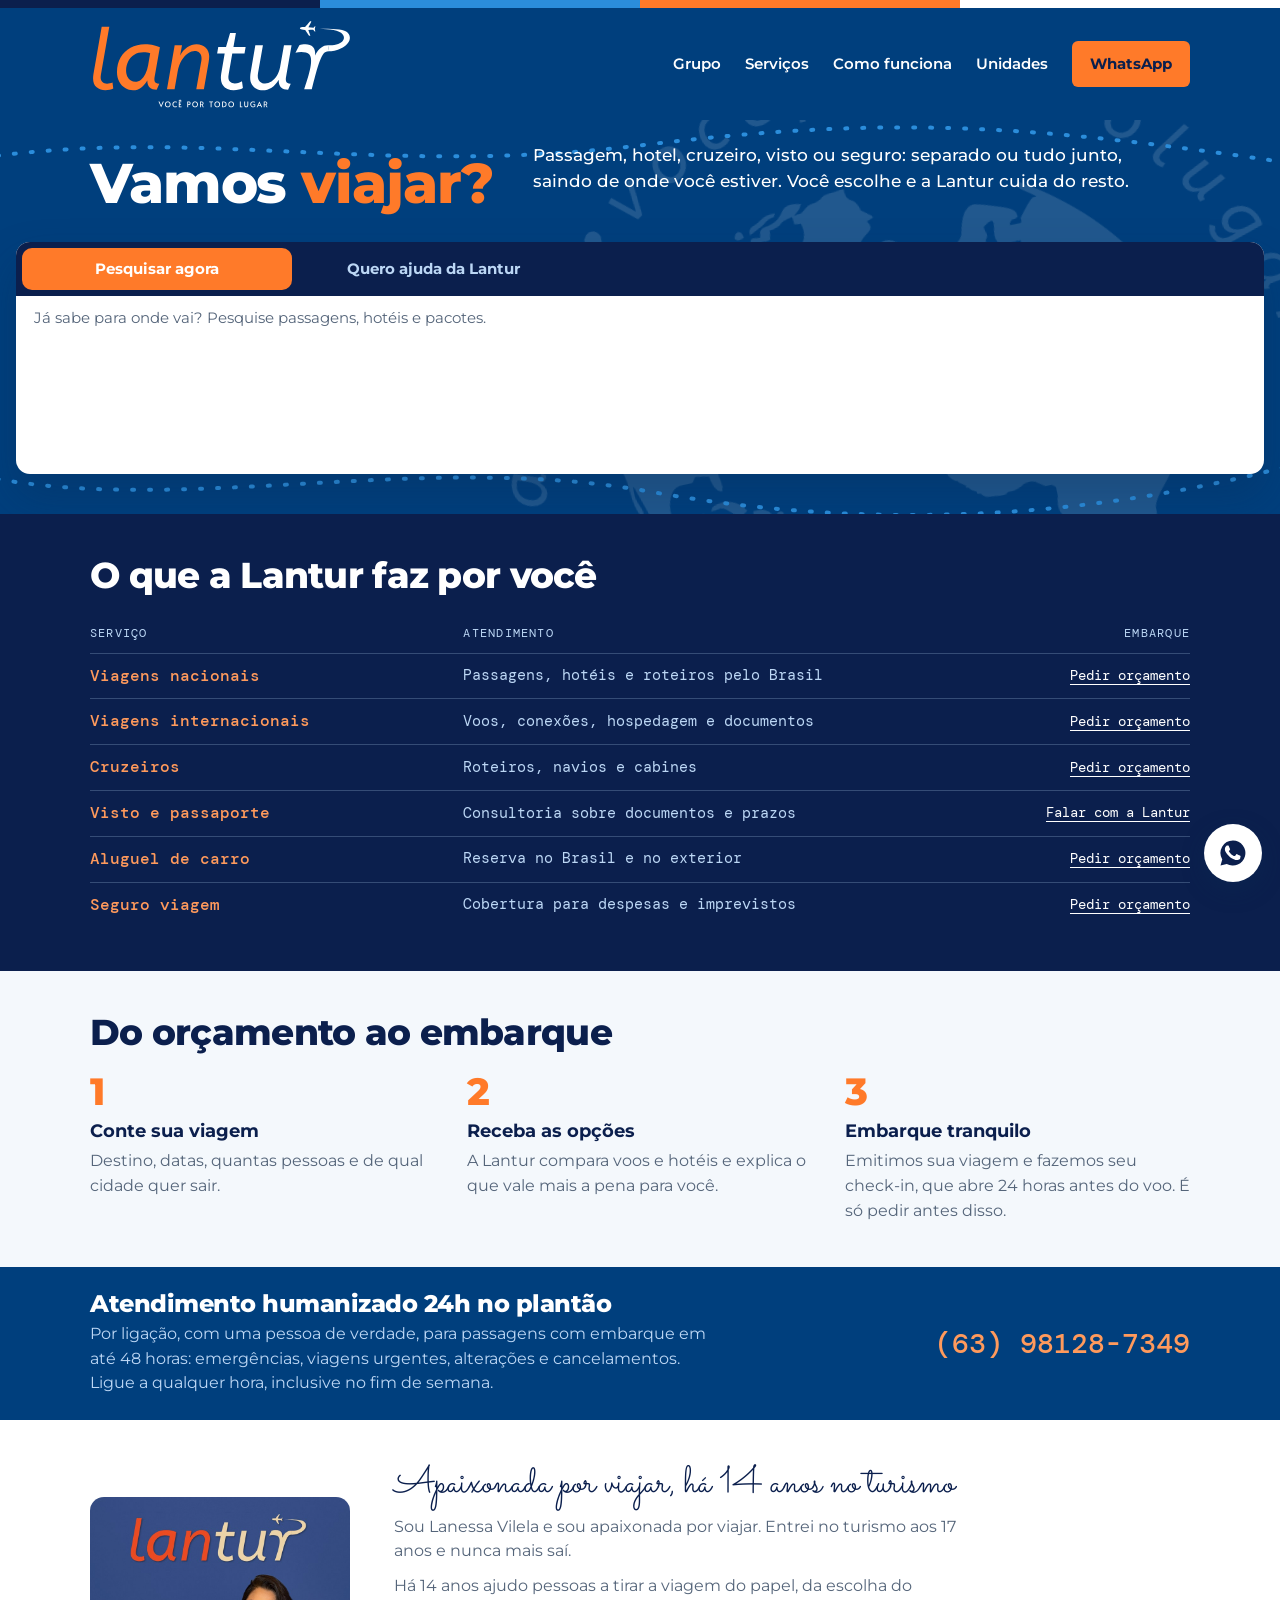
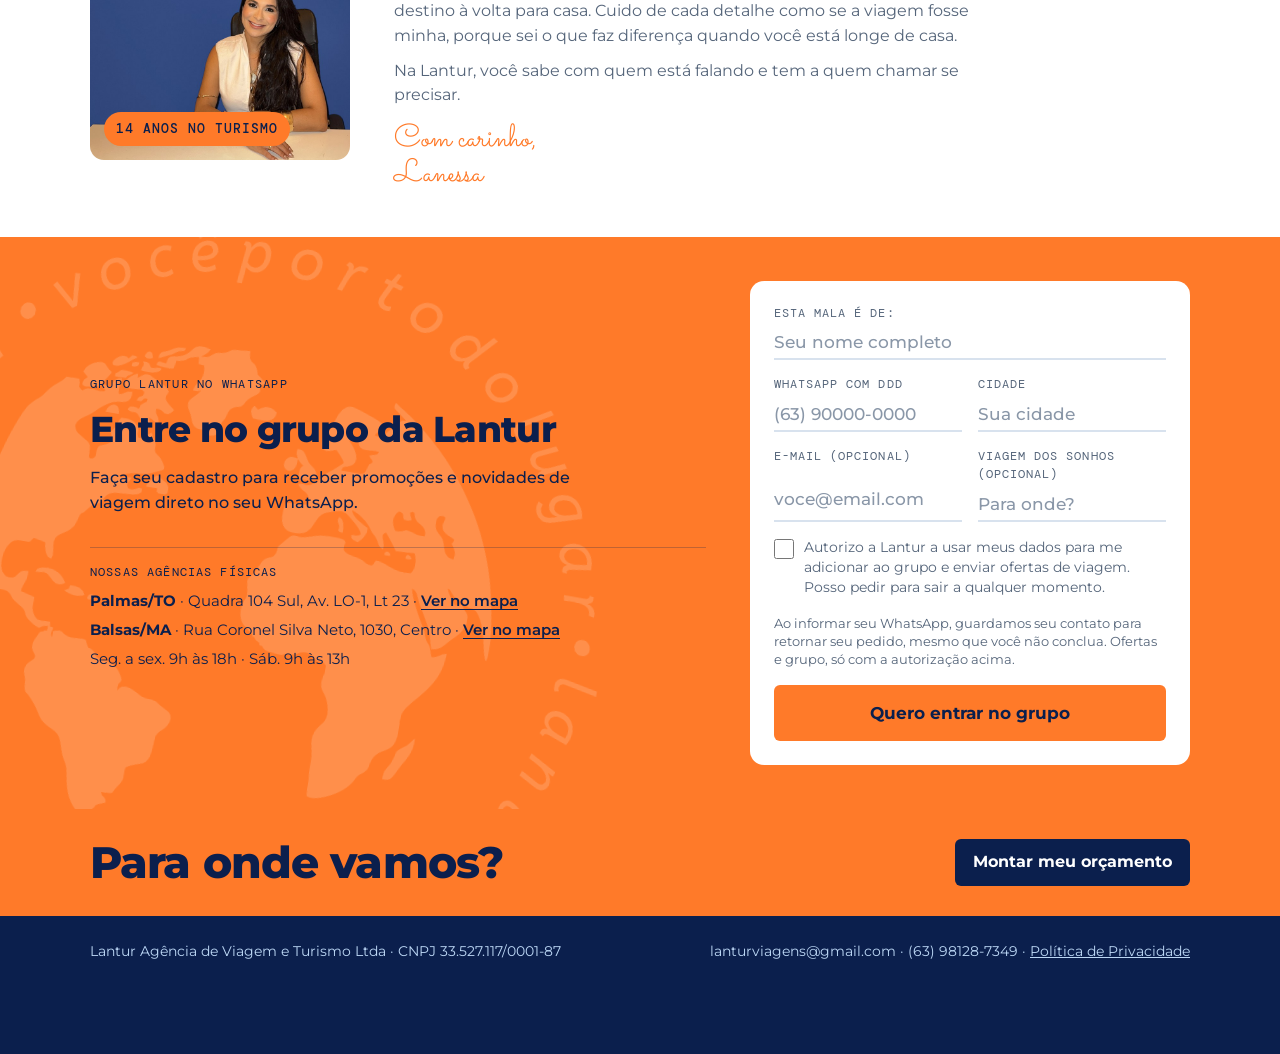
==== commit 185e397f: "Computador: site mais enxuto e lojas ao lado do grupo (buscador sem mudança) Co-Authored-By: Claude " ====
--- a/index.html
+++ b/index.html
@@ -281,6 +281,35 @@
 .unidade .acoes a, .unidade .acoes .botao { background: none !important; padding: 0 !important; font-size: .78rem !important; font-weight: 600; color: var(--azul-medio) !important; text-decoration: underline; text-underline-offset: 3px; border-radius: 0; width: auto !important; display: inline !important; }
 @media (max-width: 400px) { .lista-unidades { grid-template-columns: minmax(0, 1fr) !important; } }
 
+/* Computador: site mais enxuto e fácil de ler (celular não muda) */
+@media (min-width: 861px) {
+  body { font-size: 16px; }
+  .abertura { font-size: 17px; }
+  .titulo-secao { font-size: clamp(1.8rem, 2.8vw, 2.3rem); }
+  .faixa-azul .miolo { padding-block: 44px; gap: 20px; }
+  .painel-linha { padding: 10px 0; }
+  .painel-linha strong { font-size: 1rem; }
+  .passos .miolo { padding-block: 44px; gap: 22px; }
+  .passos ol { gap: 32px; }
+  .passos .numero { font-size: 2.4rem; }
+  .passos h3 { font-size: 1.12rem; }
+  .plantao .miolo { padding-block: 24px; }
+  .plantao h2 { font-size: 1.5rem; }
+  .historia .miolo { grid-template-columns: minmax(0, 260px) minmax(0, 1fr); gap: 44px; padding-block: 44px; }
+  .relato { gap: 10px; }
+  .relato p { font-size: 1rem; }
+  .historia .relato .titulo-secao { font-size: clamp(2.2rem, 3vw, 2.7rem); }
+  .historia .relato p.assinatura { font-size: 2rem; }
+  .grupo .miolo { padding-block: 44px; gap: 44px; grid-template-columns: minmax(0, 1fr) minmax(0, 440px); }
+  .grupo .texto p { font-size: 1rem; }
+  .final .miolo { padding-block: 30px; }
+  .final h2 { font-size: clamp(2rem, 3.4vw, 2.8rem); }
+  .unidades { display: none; }
+  .lojas-final { display: grid !important; gap: 6px; margin-top: 14px; padding-top: 16px; border-top: 1px solid rgb(11 31 77 / .25); font-size: .92rem; color: var(--azul); }
+  .lojas-final .lojas-titulo { font-family: var(--mono); font-size: .72rem; letter-spacing: .1em; text-transform: uppercase; margin-bottom: 2px; }
+  .lojas-final a { font-weight: 600; text-underline-offset: 3px; }
+}
+.lojas-final { display: none; }
 /* Computador: topo enxuto e buscador em largura total (celular não muda) */
 @media (min-width: 861px) {
   .abertura .miolo { grid-template-columns: minmax(0, 1fr); gap: 18px; padding-block: 22px 40px; }
@@ -328,7 +357,7 @@
       <a href="#grupo">Grupo</a>
       <a href="#servicos">Serviços</a>
       <a href="#como-funciona">Como funciona</a>
-      <a href="#unidades">Unidades</a>
+      <a href="#lojas">Unidades</a>
       <a class="botao" href="https://wa.me/5563981287349?text=Ol%C3%A1%2C%20Lantur!%20Quero%20planejar%20uma%20viagem." target="_blank" rel="noopener">WhatsApp</a>
     </nav>
   </div>
@@ -522,6 +551,12 @@
         <span class="rotulo">Grupo Lantur no WhatsApp</span>
         <h2 class="titulo-secao">Entre no grupo da Lantur</h2>
         <p>Faça seu cadastro para receber promoções e novidades de viagem direto no seu WhatsApp.</p>
+        <div class="lojas-final" id="lojas">
+          <span class="lojas-titulo">Nossas agências físicas</span>
+          <span><b>Palmas/TO</b> · Quadra 104 Sul, Av. LO-1, Lt 23 · <a href="https://www.google.com/maps/search/?api=1&query=Quadra%20104%20Sul%2C%20Av.%20LO-1%2C%20Lt%2023%2C%20Palmas%20-%20TO%2C%2077020-020" target="_blank" rel="noopener">Ver no mapa</a></span>
+          <span><b>Balsas/MA</b> · Rua Coronel Silva Neto, 1030, Centro · <a href="https://www.google.com/maps/search/?api=1&query=Rua%20Coronel%20Silva%20Neto%2C%201030%2C%20Centro%2C%20Balsas%20-%20MA%2C%2065800-000" target="_blank" rel="noopener">Ver no mapa</a></span>
+          <span>Seg. a sex. 9h às 18h · Sáb. 9h às 13h</span>
+        </div>
       </div>
       <div class="ficha">
         <form id="cadastro" autocomplete="on" novalidate>
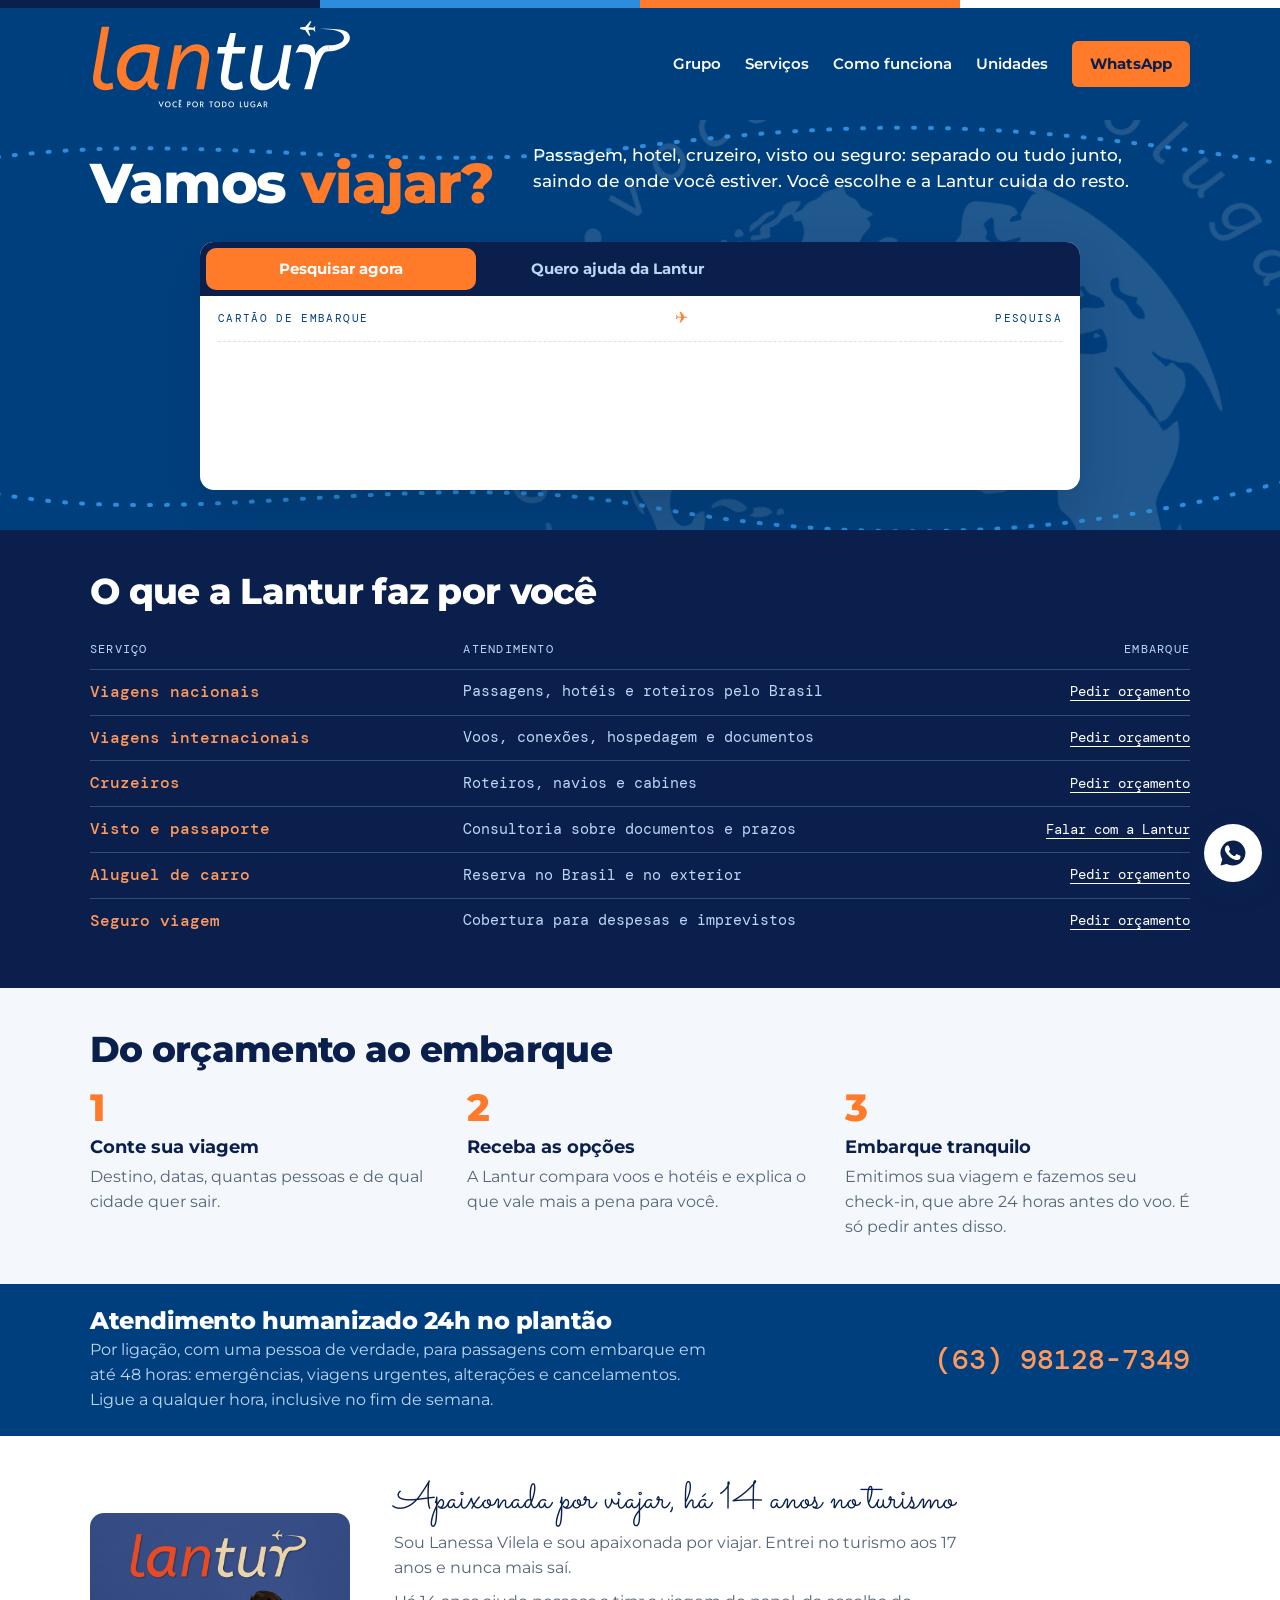
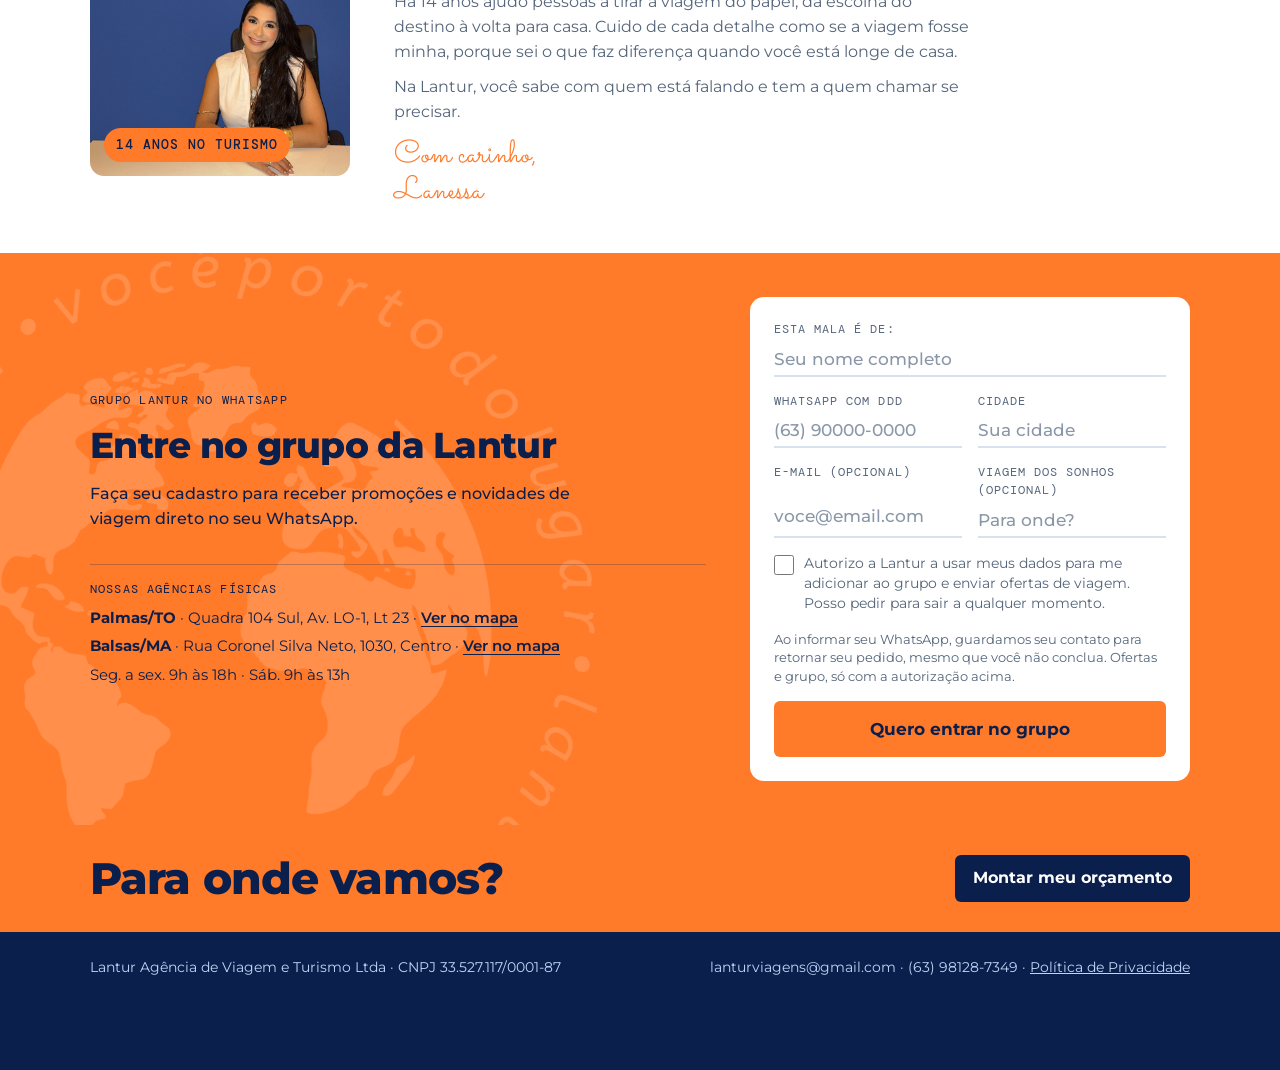
==== commit bee7d847: "Computador: buscador compacto com cara de bilhete (celular sem mudança) Co-Authored-By: Claude Opus " ====
--- a/index.html
+++ b/index.html
@@ -310,6 +310,7 @@
   .lojas-final a { font-weight: 600; text-underline-offset: 3px; }
 }
 .lojas-final { display: none; }
+.bilhete-busca { display: none; }
 /* Computador: topo enxuto e buscador em largura total (celular não muda) */
 @media (min-width: 861px) {
   .abertura .miolo { grid-template-columns: minmax(0, 1fr); gap: 18px; padding-block: 22px 40px; }
@@ -324,6 +325,12 @@
   .abertura .cartao { width: min(1320px, calc(100vw - 32px)); margin-inline: calc(50% - min(660px, 50vw - 16px)); }
   .painel-busca { padding: 10px 18px 16px; gap: 8px; }
   #wrapper { min-height: 120px; }
+  .abertura .cartao:not(.modo-busca) { width: min(680px, 100%); margin-inline: auto; transform: rotate(-1deg); }
+  .abertura .cartao.modo-busca { width: min(880px, 100%); margin-inline: auto; }
+  .bilhete-busca { display: flex !important; margin: 0 0 4px; }
+  .abertura .cartao.modo-busca .painel-dica { display: none; }
+  #wrapper .ow-container { padding-left: 0 !important; padding-right: 0 !important; max-width: none !important; box-shadow: none !important; }
+  .abertura .cartao:not(.modo-busca) .cartao-topo.abas .aba { flex: 1 1 0; }
   #wrapper napp-autocomplete-airport { display: block; width: 100%; }
   #wrapper form.ow-form { display: flex !important; flex-wrap: wrap !important; align-items: center !important; gap: 12px 18px !important; }
   #wrapper form.ow-form > * { flex: 0 1 auto; min-width: 0 !important; max-width: 100% !important; grid-area: auto !important; }
@@ -382,6 +389,7 @@
           <button type="button" class="aba" role="tab" id="aba-ajuda" aria-controls="painel-ajuda" aria-selected="false" tabindex="-1">Quero ajuda da Lantur</button>
         </div>
         <div class="painel painel-busca" id="painel-busca" role="tabpanel" aria-labelledby="aba-busca">
+          <div class="bilhete-topo bilhete-busca" aria-hidden="true"><span>Cartão de embarque</span><span class="bilhete-aviao">✈</span><span>Pesquisa</span></div>
           <p class="painel-dica">Já sabe para onde vai? Pesquise passagens, hotéis e pacotes.</p>
           <div id="wrapper">
             <befly-widget language="pt-br" new-tab="true"></befly-widget>
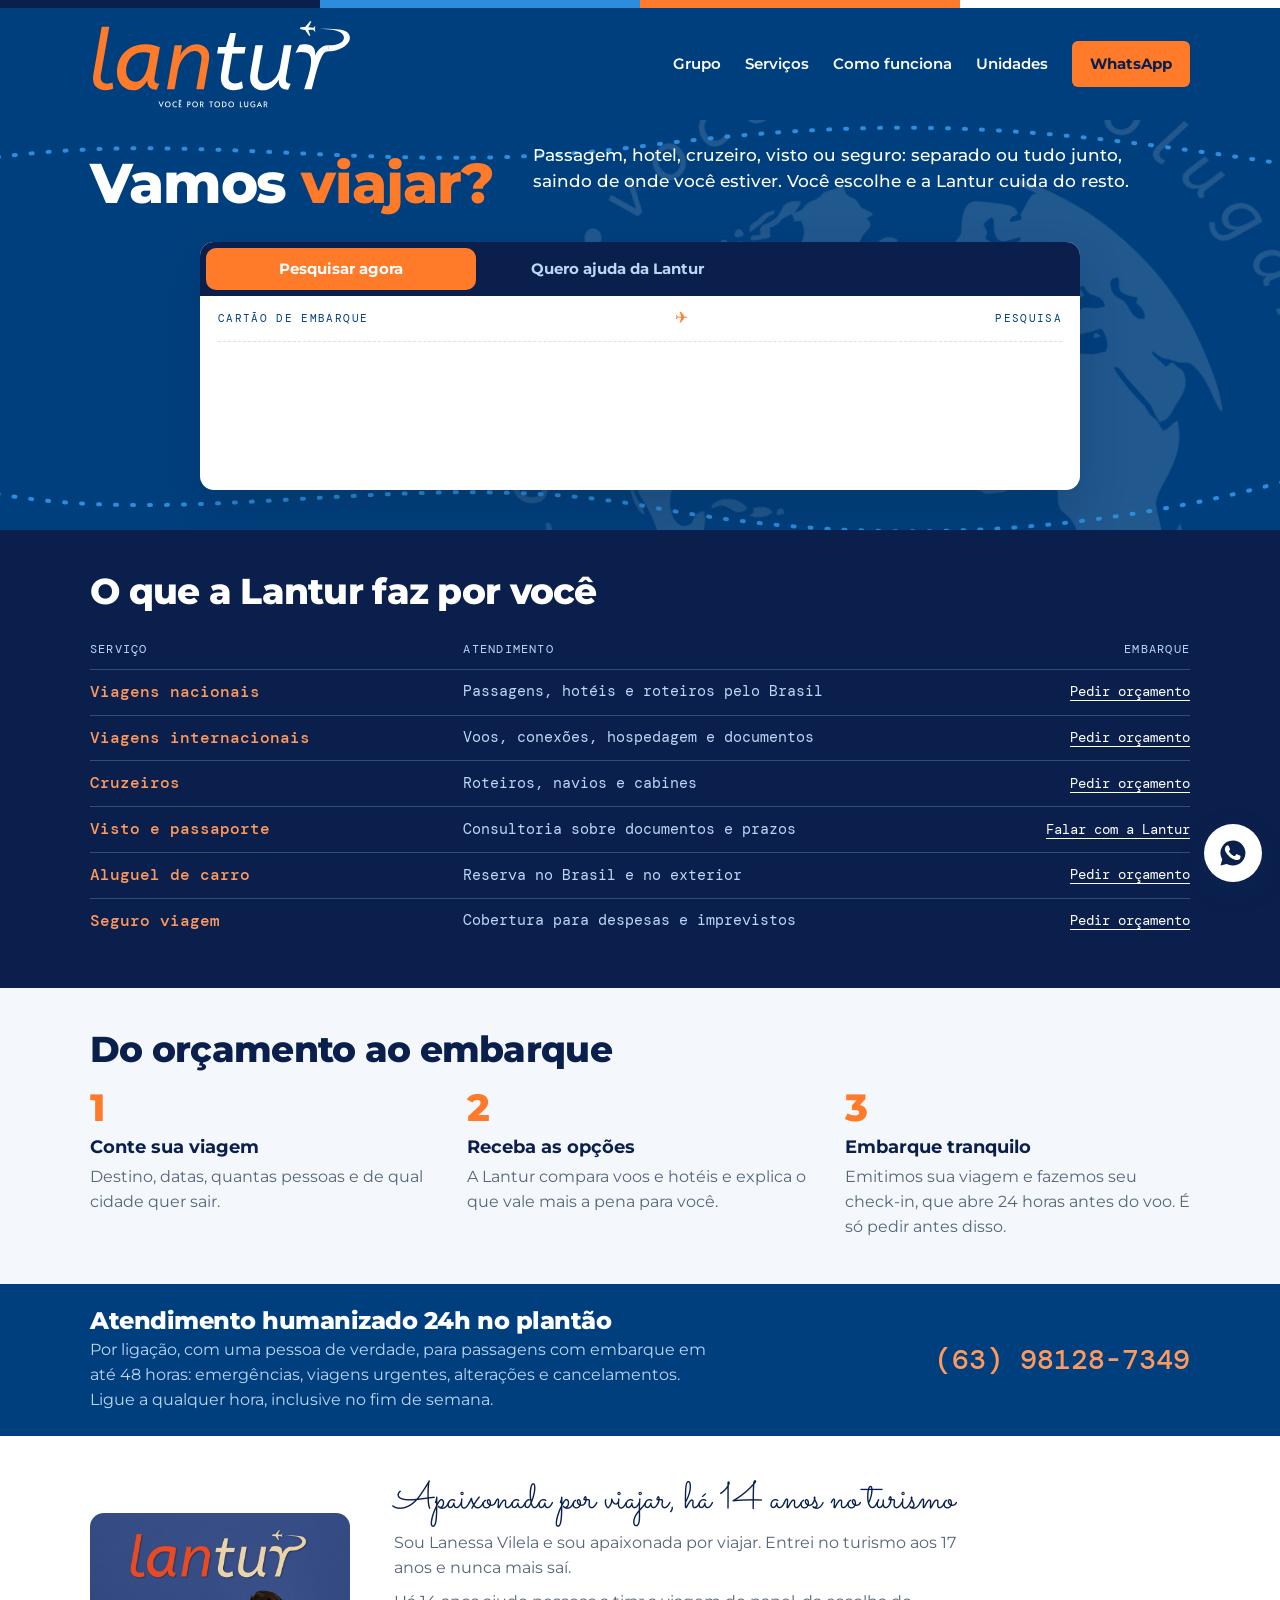
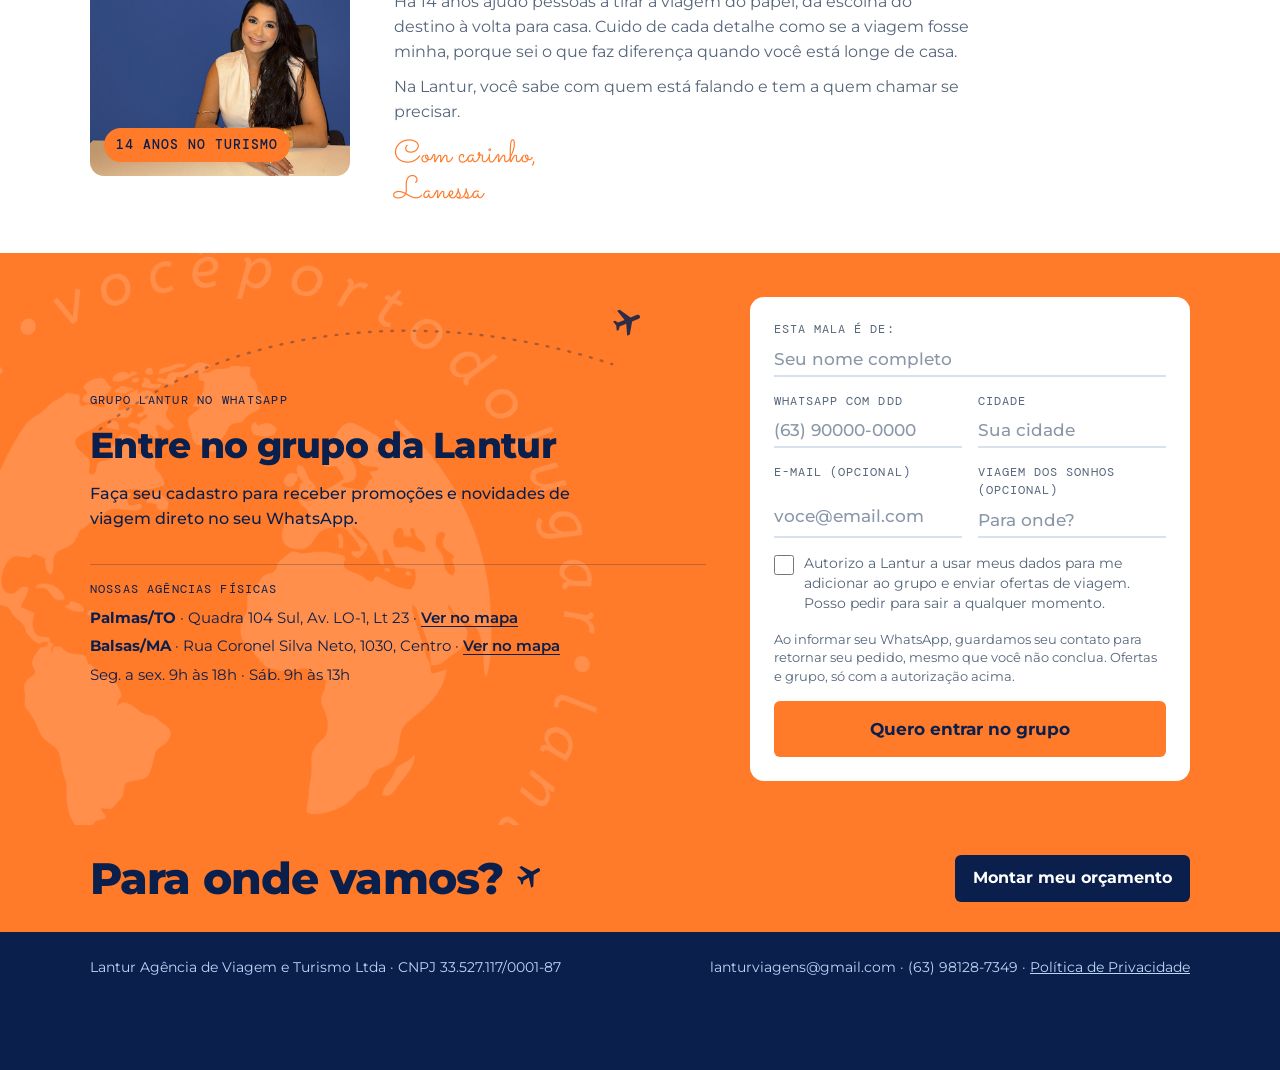
==== commit a3298d93: "Esboço: aviõezinhos decorativos na faixa laranja (computador) Co-Authored-By: Claude Opus 5.5 <norep" ====
--- a/index.html
+++ b/index.html
@@ -281,6 +281,14 @@
 .unidade .acoes a, .unidade .acoes .botao { background: none !important; padding: 0 !important; font-size: .78rem !important; font-weight: 600; color: var(--azul-medio) !important; text-decoration: underline; text-underline-offset: 3px; border-radius: 0; width: auto !important; display: inline !important; }
 @media (max-width: 400px) { .lista-unidades { grid-template-columns: minmax(0, 1fr) !important; } }
 
+/* Computador: aviõezinhos decorativos na faixa laranja (esboço) */
+@media (min-width: 861px) {
+  .grupo .texto { position: relative; }
+  .grupo .texto::before { content: ""; position: absolute; left: 0; top: -92px; width: 560px; height: 150px; background: url("data:image/svg+xml,<svg xmlns='http://www.w3.org/2000/svg' viewBox='0 0 600 160' fill='none'><path d='M10 140 C 160 20, 380 10, 560 70' stroke='%230B1F4D' stroke-opacity='.35' stroke-width='2.5' stroke-dasharray='2 10' stroke-linecap='round'/></svg>") no-repeat center / contain; pointer-events: none; }
+  .grupo .texto::after { content: ""; position: absolute; left: 520px; top: -86px; width: 34px; height: 34px; background: url("data:image/svg+xml,<svg xmlns='http://www.w3.org/2000/svg' viewBox='0 0 24 24'><path fill='%230B1F4D' d='M21 15.5v-2l-8-5V3.5a1.5 1.5 0 0 0-3 0V8.5l-8 5v2l8-2.5V18l-2 1.5V21l3.5-1 3.5 1v-1.5L13 18v-5z'/></svg>") no-repeat center / contain; transform: rotate(68deg); opacity: .85; pointer-events: none; }
+  .final .miolo { position: relative; }
+  .final h2::after { content: ""; display: inline-block; width: .7em; height: .7em; margin-left: .25em; vertical-align: .05em; background: url("data:image/svg+xml,<svg xmlns='http://www.w3.org/2000/svg' viewBox='0 0 24 24'><path fill='%230B1F4D' d='M21 15.5v-2l-8-5V3.5a1.5 1.5 0 0 0-3 0V8.5l-8 5v2l8-2.5V18l-2 1.5V21l3.5-1 3.5 1v-1.5L13 18v-5z'/></svg>") no-repeat center / contain; transform: rotate(60deg); }
+}
 /* Computador: site mais enxuto e fácil de ler (celular não muda) */
 @media (min-width: 861px) {
   body { font-size: 16px; }
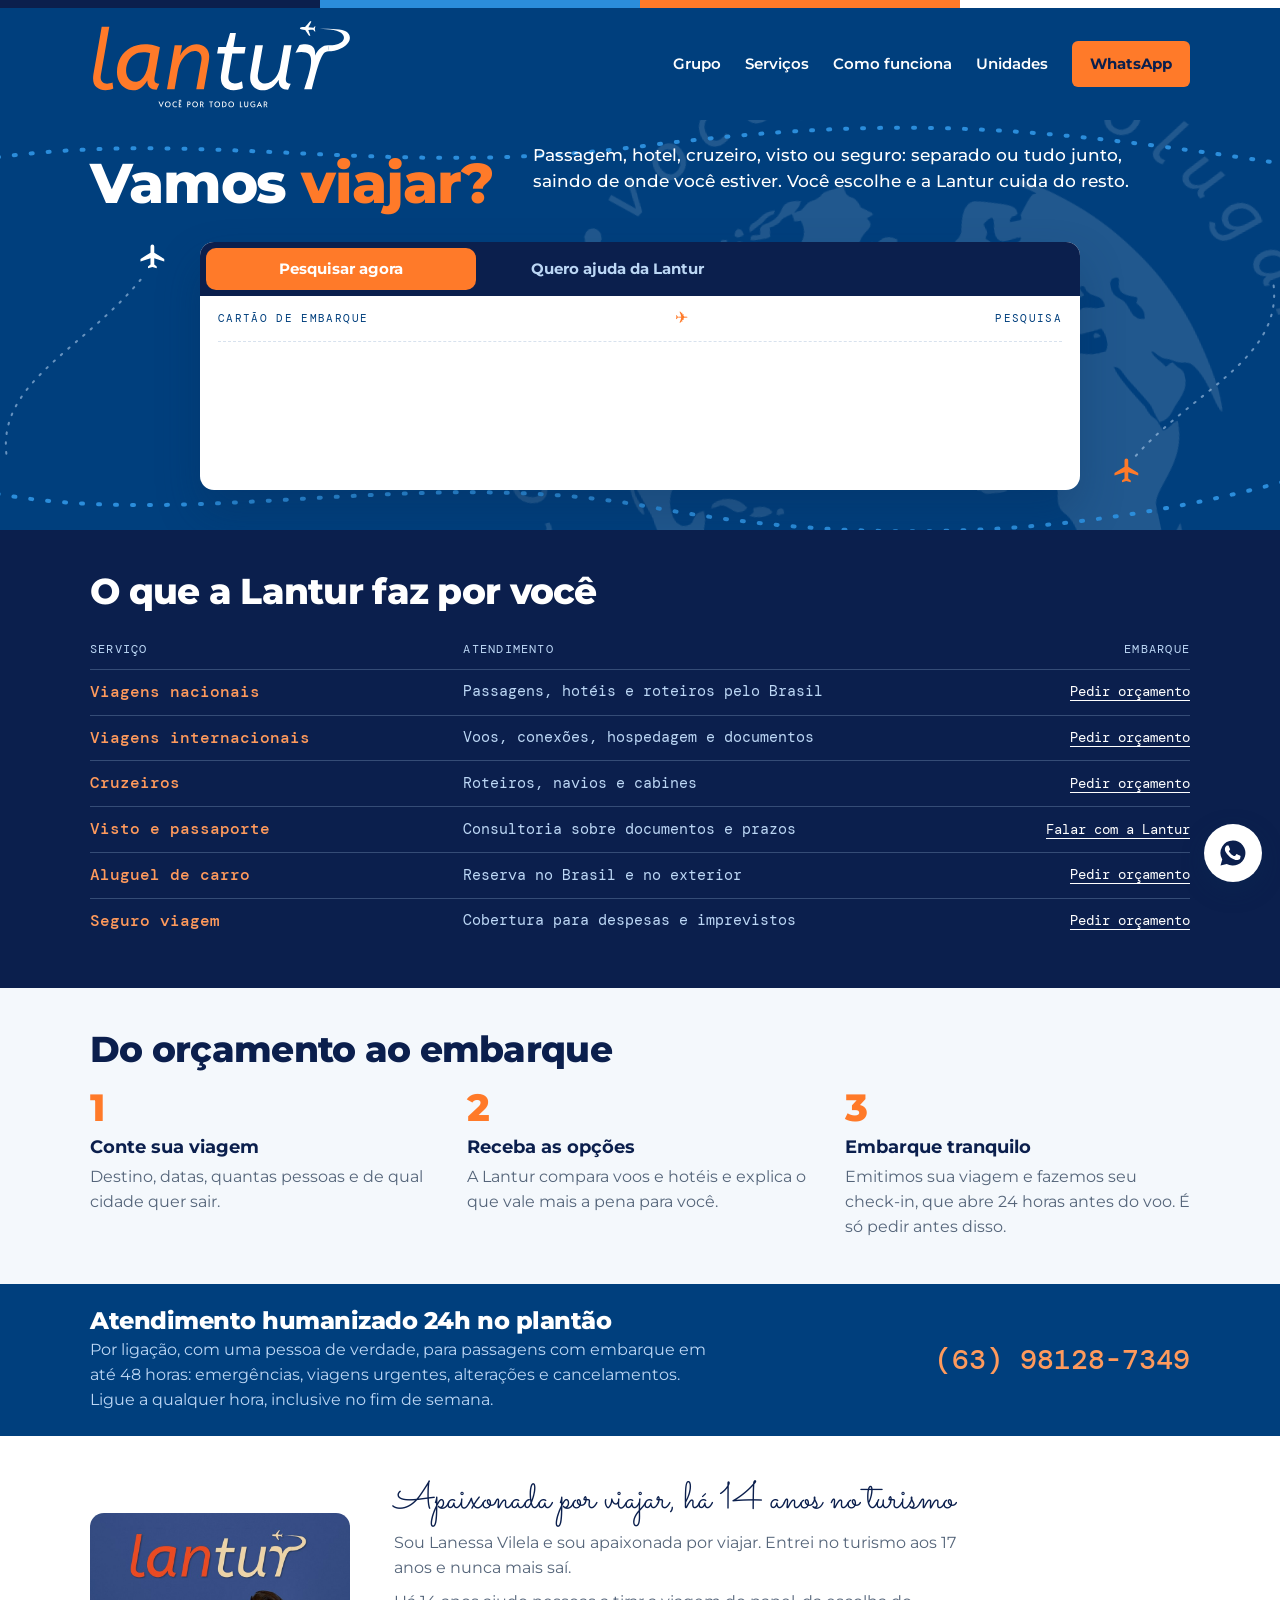
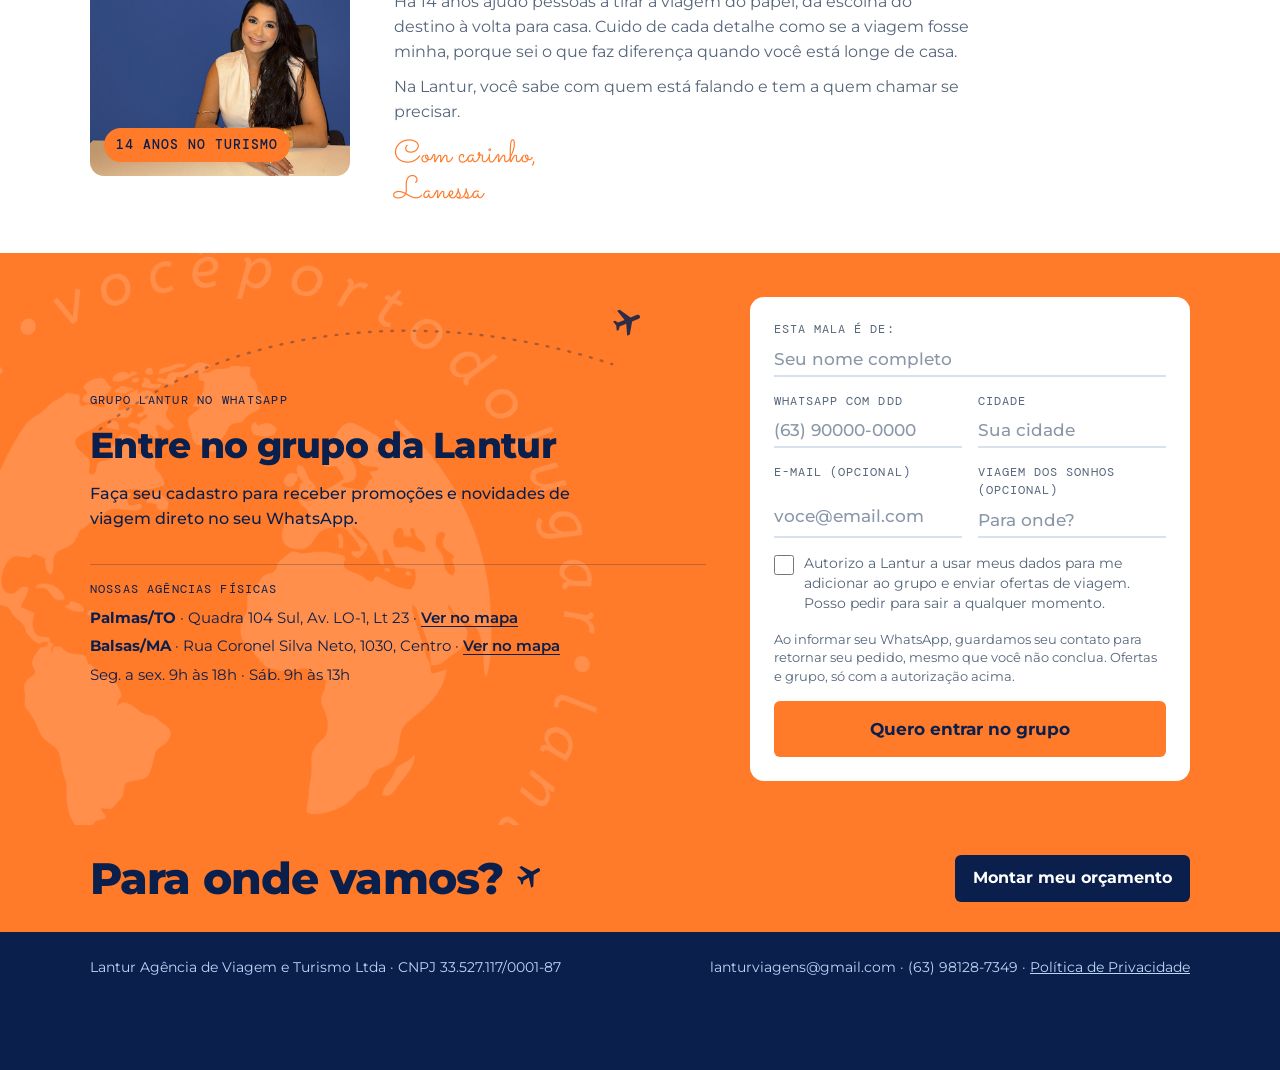
==== commit ae7623ba: "Esboço: aviões nas laterais do buscador (computador) Co-Authored-By: Claude Opus 5.5 <noreply@anthro" ====
--- a/index.html
+++ b/index.html
@@ -283,6 +283,10 @@
 
 /* Computador: aviõezinhos decorativos na faixa laranja (esboço) */
 @media (min-width: 861px) {
+  .abertura .miolo { position: relative; }
+  @media (max-width: 1199px) { .abertura .miolo::before, .abertura .miolo::after { display: none; } }
+  .abertura .miolo::before { content: ""; position: absolute; left: calc(50% - 440px - 210px); bottom: 60px; width: 180px; height: 230px; background: url("data:image/svg+xml,<svg xmlns='http://www.w3.org/2000/svg' viewBox='0 0 24 24'><path fill='%23ffffff' d='M21 15.5v-2l-8-5V3.5a1.5 1.5 0 0 0-3 0V8.5l-8 5v2l8-2.5V18l-2 1.5V21l3.5-1 3.5 1v-1.5L13 18v-5z'/></svg>") no-repeat 148px 2px / 30px 30px, url("data:image/svg+xml,<svg xmlns='http://www.w3.org/2000/svg' viewBox='0 0 220 260' fill='none'><path d='M20 250 C 10 160, 120 120, 190 30' stroke='%23bcd7f5' stroke-opacity='.55' stroke-width='2.5' stroke-dasharray='2 10' stroke-linecap='round'/></svg>") no-repeat center / contain; pointer-events: none; }
+  .abertura .miolo::after { content: ""; position: absolute; right: calc(50% - 440px - 210px); bottom: 40px; width: 180px; height: 230px; background: url("data:image/svg+xml,<svg xmlns='http://www.w3.org/2000/svg' viewBox='0 0 24 24'><path fill='%23FF7A29' d='M21 15.5v-2l-8-5V3.5a1.5 1.5 0 0 0-3 0V8.5l-8 5v2l8-2.5V18l-2 1.5V21l3.5-1 3.5 1v-1.5L13 18v-5z'/></svg>") no-repeat 2px 196px / 30px 30px, url("data:image/svg+xml,<svg xmlns='http://www.w3.org/2000/svg' viewBox='0 0 220 260' fill='none'><path d='M200 20 C 210 110, 100 150, 30 230' stroke='%23bcd7f5' stroke-opacity='.55' stroke-width='2.5' stroke-dasharray='2 10' stroke-linecap='round'/></svg>") no-repeat center / contain; pointer-events: none; }
   .grupo .texto { position: relative; }
   .grupo .texto::before { content: ""; position: absolute; left: 0; top: -92px; width: 560px; height: 150px; background: url("data:image/svg+xml,<svg xmlns='http://www.w3.org/2000/svg' viewBox='0 0 600 160' fill='none'><path d='M10 140 C 160 20, 380 10, 560 70' stroke='%230B1F4D' stroke-opacity='.35' stroke-width='2.5' stroke-dasharray='2 10' stroke-linecap='round'/></svg>") no-repeat center / contain; pointer-events: none; }
   .grupo .texto::after { content: ""; position: absolute; left: 520px; top: -86px; width: 34px; height: 34px; background: url("data:image/svg+xml,<svg xmlns='http://www.w3.org/2000/svg' viewBox='0 0 24 24'><path fill='%230B1F4D' d='M21 15.5v-2l-8-5V3.5a1.5 1.5 0 0 0-3 0V8.5l-8 5v2l8-2.5V18l-2 1.5V21l3.5-1 3.5 1v-1.5L13 18v-5z'/></svg>") no-repeat center / contain; transform: rotate(68deg); opacity: .85; pointer-events: none; }
